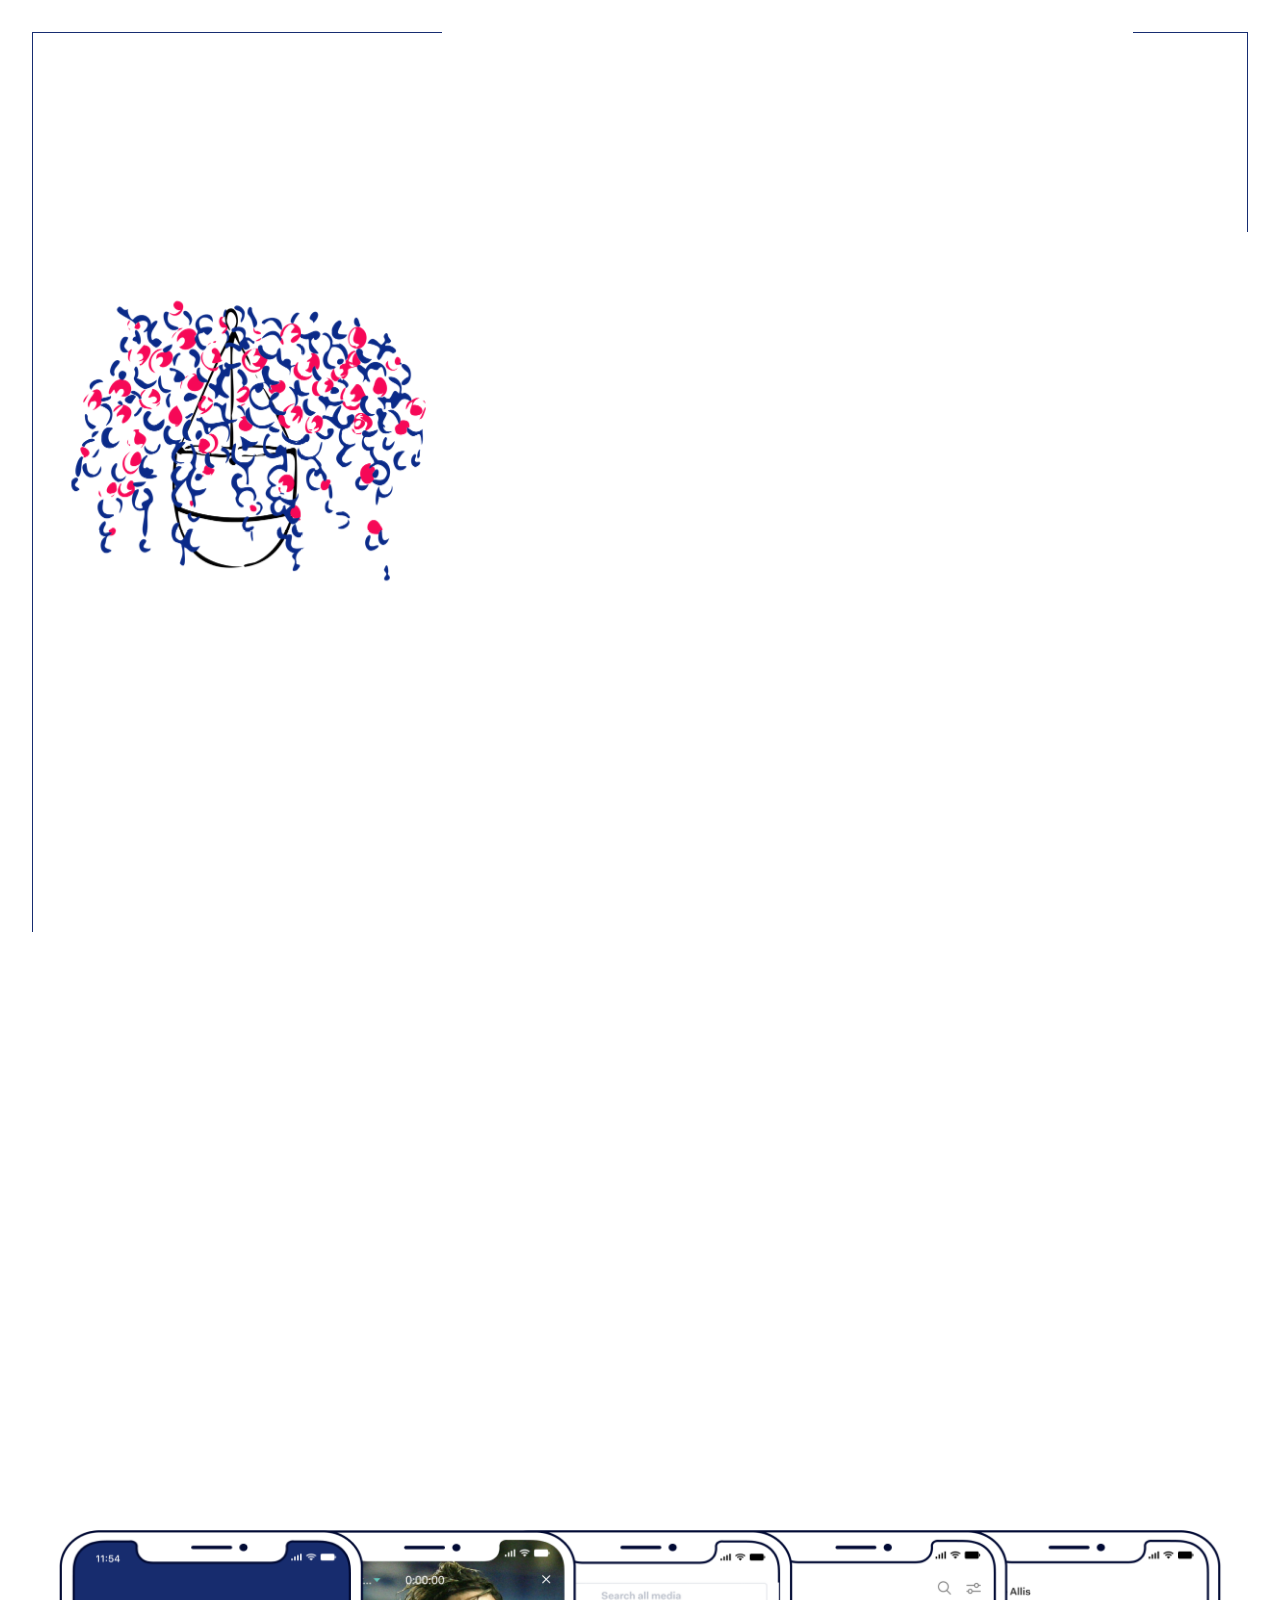
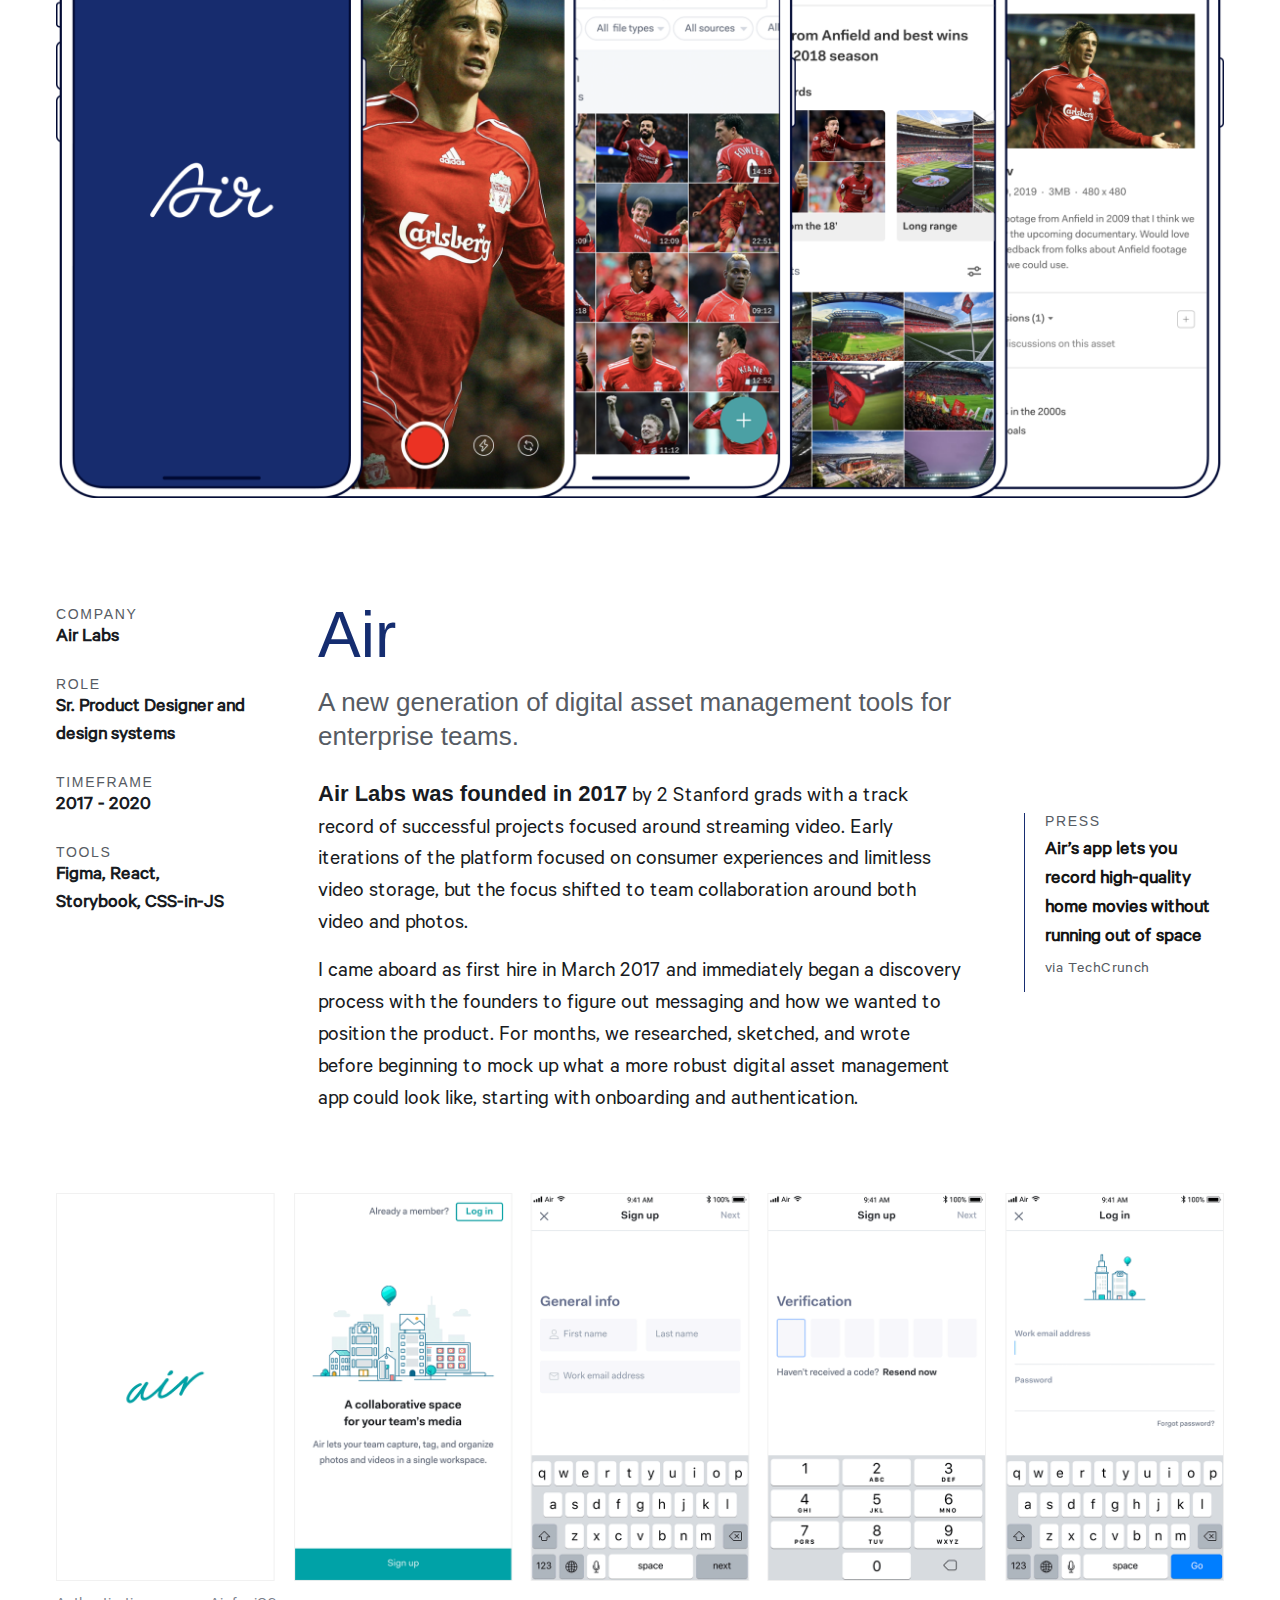
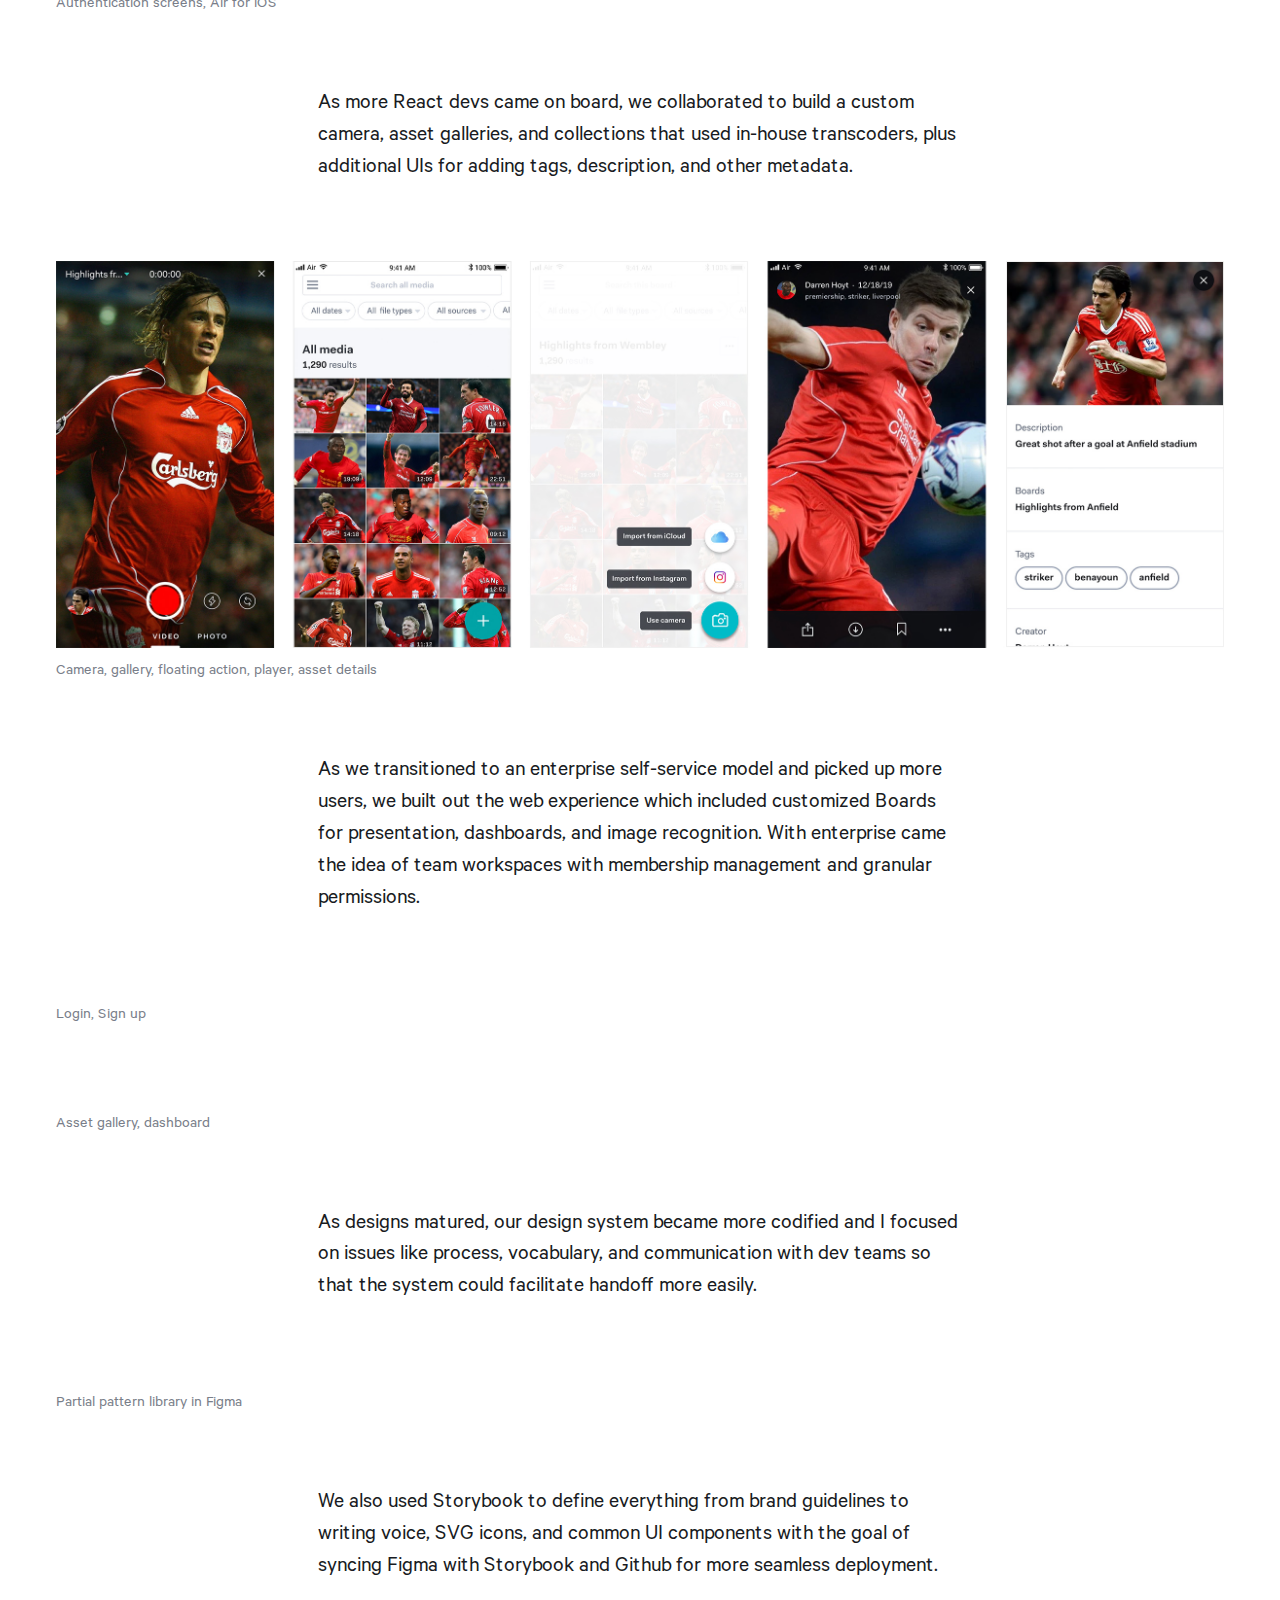
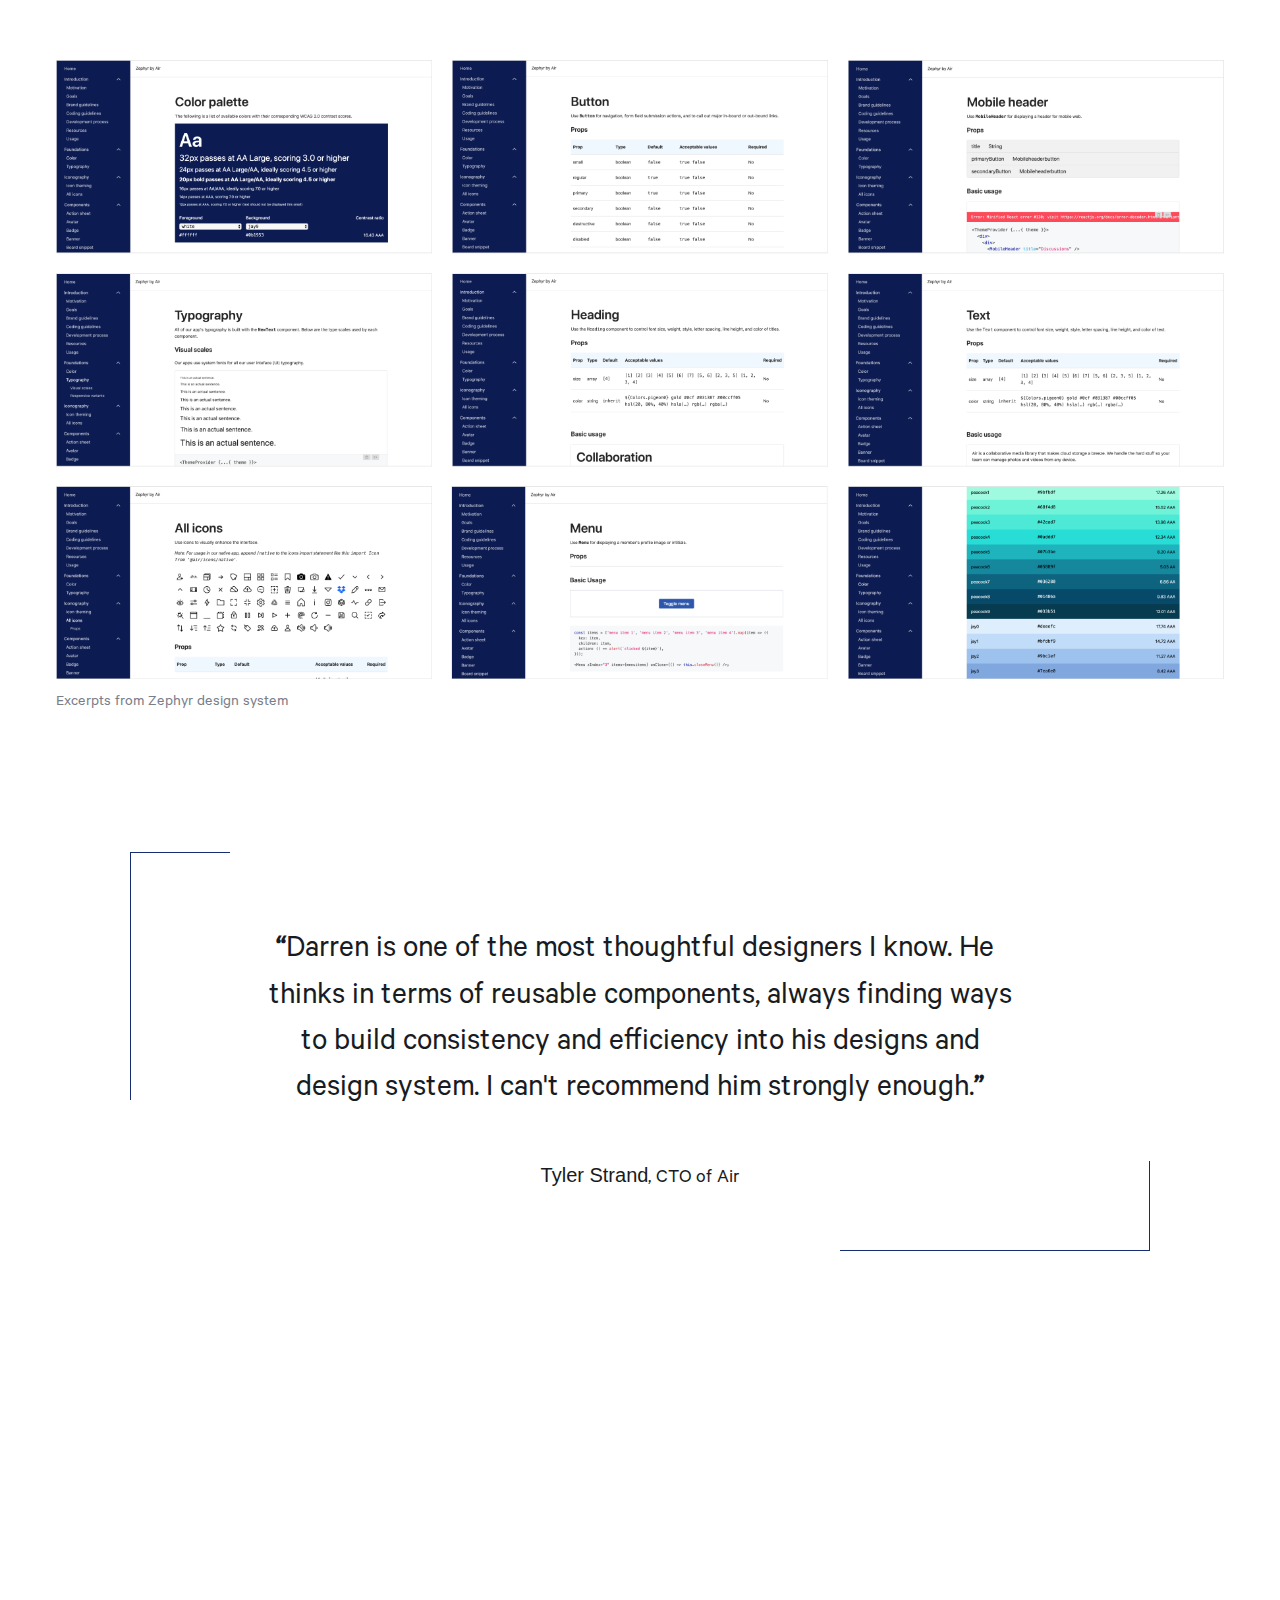
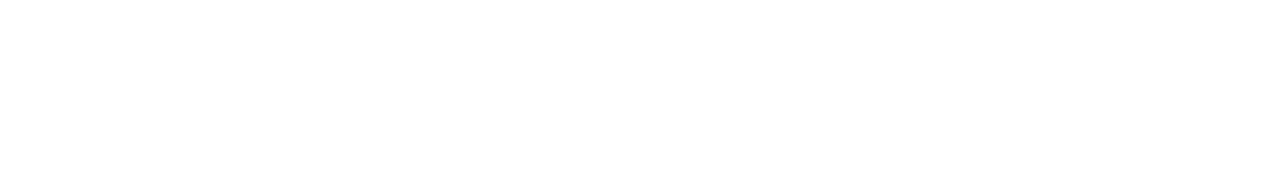
==== index.html @ cbbaae6a "New masthead" ====
<!doctype html>
<html lang="en-US">
<head>
<meta http-equiv="Content-Type" content="text/html; charset=UTF-8" />
<meta name="viewport" content="width=device-width, initial-scale=1.0">
<!-- Global site tag (gtag.js) - Google Analytics -->
<script async src="https://www.googletagmanager.com/gtag/js?id=UA-2880007-1"></script>
<script>
  window.dataLayer = window.dataLayer || [];
  function gtag(){dataLayer.push(arguments);}
  gtag('js', new Date());

  gtag('config', 'UA-2880007-1');
</script>

<title>Amelio | Consultancy for product design and design systems</title>
<link rel="shortcut icon" href="img/favicon.ico" />

<meta name='robots' content='index,follow' />

<link rel='stylesheet' id='style-css'  href='css/jquery-ui.css' type='text/css' media='all' />
<link rel='stylesheet' id='style-css'  href='css/global.css' type='text/css' media='all' />
<link rel='stylesheet' id='style-css'  href='css/masthead.css' type='text/css' media='all' />
<link rel='stylesheet' id='style-css'  href='css/portfolio.css' type='text/css' media='all' />
<link rel='stylesheet' id='style-css'  href='css/footer.css' type='text/css' media='all' />

</head>
<body>
<span class="frame-border frame-border-vert left"></span>
<span class="frame-border frame-border-horiz top"></span>
<span class="frame-border frame-border-horiz right-top"></span>
<span class="frame-border frame-border-vert right"></span>
<img src="img/mark.svg" class="mark" />
<!-- <img src="img/turn.svg" class="turn" /> -->
<section class="container" id="top">
	<section class="main clearfix">
		<nav>
			<ul>
				<li><a href="#services">Services</a></li>
				<li><a href="#work">Recent work</a></a></li>
				<li><a class="btn" target="_blank" href="mailto:cutout@gmail.com?subject=Contact submission for Amelio"><span>Contact</span></a></li>
			</ul>
		</nav>
		<header class="masthead" role="banner">
			<div class="row">
				<div class="intro clearfix" id="about">
					<div class="lead">
						<img src="img/Plant-3.png" class="mast-img" />
					</div>	
					<div class="text">
						<h1>Scale is everything</h1>
						<div class="clarify">
							<p><strong>Amelio</strong> is a New York-based consultancy with 10+ years experience specializing in product design and design systems. We work closely with developers to help shape and scale component libraries for maxiumum reusability, working with clients like Barnes &amp; Noble, Air, Zocdoc, and more.</p>
						</div>
					</div>
				</div><!--/intro-->
				<h2 class="sub" id="services"><strong>How we can help</strong><h2>
				<div class="quad clearfix">
					<div class="first block">
						<h3>Scoping and planning</h3>
						<p>We love working with busy design teams who often don't have bandwidth to plan a design system. We create and prioritize milestones to help reach your goals and prevent design debt.</p>
					</div>
					<div class="second block"><h3>Consulting</h3>
						<p>For over a decade we've embedded with successful companies to audit their process and design assets and either optimize their existing system or advise on building powerful systems from scratch.</p>
					</div>
					<div class="third block">
						<h3>Designing</h3>
						<p>Years of product design and front-end work give our consultants greater insight into the benefits of a design system, helping us easily embed with your team and solve difficult problems in parallel.</p>
					</div>
					<div class="fourth block">
						<h3>Testing and training</h3>
						<p>We prioritize regular check-ins, interviews, audits, and fun exercises with teams to keep them engaged as well as doing workshops on using the system with tools like Figma, Storybook, and Zeroheight.</p>
					</div>
				</div>
			</div><!--/row-->
		</header>
		
		<div class="row">
			<h2 class="sub featured" id="work"><strong>Recent work</strong></h2>
			<img src="img/phone-group.png" class="air-phones" />
		</div>
	<section class="portfolio">
		<div class="project first">
				<section class="row">
					<aside>
						<h4>Company</h4>
						<p>Air Labs</p>

						<h4>Role</h4>
						<p>Sr. Product Designer and design systems</p>

						<h4>Timeframe</h4>
						<p>2017 - 2020</p>

						<h4>Tools</h4>
						<p>Figma, React, Storybook, CSS-in-JS</p>
					</aside>

				<div class="story">
					<h2>Air</h2>
					<h3>A new generation of digital asset management tools for enterprise teams.</h3>
					<div class="press">
						<h4>Press</h4>
						<p><a href="https://techcrunch.com/2018/03/02/air-lets-you-record-high-quality-home-movies-without-running-out-of-space/" target="_blank">Air’s app lets you record high-quality home movies without running out of space</a></p>
						<div class="source">via TechCrunch</div>
					</div>
					<p class="flush"><strong>Air Labs was founded in 2017</strong> by 2 Stanford grads with a track record of successful projects focused around streaming video. Early iterations of the platform focused on consumer experiences and limitless video storage, but the focus shifted to team collaboration around both video and photos.</p>

					<p>I came aboard as first hire in March 2017 and immediately began a discovery process with the founders to figure out messaging and how we wanted to position the product. For months, we researched, sketched, and wrote before beginning to mock up what a more robust digital asset management app could look like, starting with onboarding and authentication.</p>
					<figure>
							<img src="img/screen-air.png" class="screen" alt="" />
							<figcaption>Authentication screens, Air for iOS</figcaption>
					</figure>

					<p class="flush">As more React devs came on board, we collaborated to build a custom camera, asset galleries, and collections that used in-house transcoders, plus additional UIs for adding tags, description, and other metadata.</p>

					<figure>
						<img src="img/screen-air-media.jpg" class="screen" alt="" />
						<figcaption>Camera, gallery, floating action, player, asset details</figcaption>
					</figure>

					<p class="flush">As we transitioned to an enterprise self-service model and picked up more users, we built out the web experience which included customized Boards for presentation, dashboards, and image recognition. With enterprise came the idea of team workspaces with membership management and granular permissions.</p>
					
					<figure>
						<img src="img/airweb-01.jpg" class="screen" alt="" />
						<figcaption>Login, Sign up</figcaption>
					</figure>

					<figure>
							<img src="img/airweb-02.jpg" class="screen" alt="" />
							<figcaption>Asset gallery, dashboard</figcaption>
					</figure>

					<p class="flush">As designs matured, our design system became more codified and I focused on issues like process, vocabulary, and communication with dev teams so that the system could facilitate handoff more easily.</p>
					
					<figure>
						<img src="img/air-system.gif" class="screen" alt="" />
						<figcaption>Partial pattern library in Figma</figcaption>
					</figure>

					<p class="flush">We also used Storybook to define everything from brand guidelines to writing voice, SVG icons, and common UI components with the goal of syncing Figma with Storybook and Github for more seamless deployment.</p>
					
					<figure>
						<img src="img/air-zephyr.png" class="screen" alt="" />
						<figcaption>Excerpts from Zephyr design system</figcaption>
					</figure>

				</div><!--/story -->
			</div><!--/end project-->
			
			<section class="results">
				<div class="row" style="position:relative">
					<span class="frame-border frame-border-vert left"></span>
					<span class="frame-border frame-border-horiz top"></span>
					<span class="frame-border frame-border-horiz right-top"></span>
					<span class="frame-border frame-border-vert right"></span>
					<div class="quote">
						<blockquote>
							<p class="flush"><b>&ldquo;</b>Darren is one of the most thoughtful designers I know. He thinks in terms of reusable components, always finding ways to build consistency and efficiency into his designs and design system. I can't recommend him strongly enough.<b>&rdquo;</b>
							</p>
						</blockquote>
					<cite><span class="name">Tyler Strand</span>, CTO of Air</cite>
				</div>
				</div>	
			</section><!--/results-->

			
		
	</section><!--/main-->
</section><!--/container-->

<footer role="contentinfo">
	<section class="row">
		<img class="mark-footer" src="img/mark-footer.svg" />
		<div class="col">
		<p>&#169;2019, Amelio studio</p>
		<p>Design + Code</p>
		</div>
		<div class="col center">
			<p><a class="request" href="mailto:cutout@gmail.com?subject=Request work samples" target="blank">Request more work samples &rarr;</a></p>
			<p>Brooklyn, NY</p>
		</div>
		<div class="col right">
			<p><a href="http://dribbble.com/darrenhoyt" target="_blank">Dribbble</a></p>
			<p><a href="https://www.linkedin.com/company/amelio-studio/" target="_blank">LinkedIn</a>
		</div>
		</section>
</footer>

<script type='text/javascript' src='https://ajax.googleapis.com/ajax/libs/jquery/1.7.2/jquery.min.js?ver=1.7.2'></script>
<script src="https://ameliostudio.com/js/jquery-ui.js"></script>
<script src="js/functions.js"></script>
<script src="https://ameliostudio.com/js/classie.js"></script>
<script>
function init() {
  window.addEventListener('scroll', function(e) {
    var distanceY = window.pageYOffset || document.documentElement.scrollTop,
      shrinkOn = 730,
      nav = document.querySelector('nav');
    if (distanceY > shrinkOn) {
      classie.add(nav, 'with-bg');
    } else {
      if (classie.has(nav, 'with-bg')) {
        classie.remove(nav, 'with-bg');
      }
    }
  });
}
window.onload = init();
</script>
<script src="https://ameliostudio.com/js/modernizr.custom.js"></script>
</body>
</html>
---- css/global.css ----
a,
body,
code,
div,
h1,
h2,
h3,
h4,
h5,
h6,
html,
img,
li,
p,
s,
span,
strong,
ul,
var {
  margin: 0;
  padding: 0;
}

::selection {
  background: #c0e0ff;
}

::-moz-selection {
  background: #c0e0ff;
}

*,
:after,
:before {
  -moz-box-sizing: border-box;
  -webkit-box-sizing: border-box;
  box-sizing: border-box;
}

strong {
  font-family: Calibre-Bold, 'Helvetica Neue', Arial, sans-serif;
}

aside,
figcaption,
figure,
figure img,
footer,
header,
nav,
section,
video {
  display: block;
}

body {
  min-width: 740px;
  -ms-text-size-adjust: 100%;
  -webkit-text-size-adjust: 100%;
  background: #fff
}

@media screen and (max-width: 740px) {
    body {
      min-width: 0;
      max-width: 740px;
    }
  }
  
  body {
    font-family: Calibre-Regular, 'Helvetica Neue', Arial, sans-serif;
  }

  a, a:visited {
    color: inherit;
    text-decoration: none;
  }
  
  :focus,
  a:hover,
  img:hover,
  li:hover {
    -webkit-transition: all 0.2s linear;
    -moz-transition: all 0.2s linear;
    transition: all 0.2s linear;
  }
  
  p {
    margin: 16px 0;
    line-height: 1.45;
  }

  @media screen and (max-width: 860px) {
    p {
      margin: 15px 0;
      text-indent: 0;
    }
  }
  
  img {
    max-width: 100% !important;
  }
  
  img {
    height: auto;
  }
  
  h1,
  h2,
  h3,
  h4,
  h5 {
    -webkit-font-smoothing: antialiased;
    text-rendering: optimizeLegibility;
    -moz-osx-font-smoothing: grayscale;
    font-weight: 400;
  }
  
  @font-face {
    font-family: Calibre-Regular;
    src: url(../fonts/Calibre-Regular.eot);
    src: url(../fonts/Calibre-Regular.eot) format('embedded-opentype'),
      url(../fonts/Calibre-Regular.ttf) format('truetype'),
      url(../fonts/Calibre-Regular.svg#Calibre-Regular) format('svg');
  }
  
  @font-face {
    font-family: Calibre-Medium;
    src: url(../fonts/Calibre-Medium.eot);
    src: url(../fonts/Calibre-Medium.eot) format('embedded-opentype'),
      url(../fonts/Calibre-Medium.ttf) format('truetype'),
      url(../fonts/Calibre-Medium.svg#Calibre-Medium) format('svg');
  }
  
  @font-face {
    font-family: Calibre-Bold;
    src: url(../fonts/Calibre-Bold.eot);
    src: url(../fonts/Calibre-Bold.eot) format('embedded-opentype'),
      url(../fonts/Calibre-Bold.ttf) format('truetype'),
      url(../fonts/Calibre-Bold.svg#Calibre-Bold) format('svg');
  }

  .container {
    margin-bottom: 350px;
    position: relative;
    z-index: 2;
    width: 100%;
  }
  
  .clearfix::after {
    content: "";
    clear: both;
    display: table;
  }
  
  .row {
    max-width: 1280px;
    clear: both;
    margin: 0 auto;
    padding:0 56px;
  }
  
  @media screen and (max-width: 1100px) {
    .row {
      max-width: 100%;
      width: 100%;
    }
  }
  
  @media screen and (max-width: 500px) {
    .row {
      padding-left: 40px;
      padding-right:40px;
    }
  }
---- css/masthead.css ----
@keyframes fadeIn {
    from {
      opacity: 0;
    }
    to {
      opacity: 1;
    }
  }
  
  @-webkit-keyframes fadeIn {
    from {
      opacity: 0;
      -webkit-opacity: 0;
    }
    to {
      opacity: 1;
      -webkit-opacity: 1;
    }
  }
  
  @keyframes fill {
    from {
      background-position: 0 -100%;
      visibility: hidden;
    }
    to {
      background-position: 0 0;
      visibility: visible;
    }
  }
  
  @-webkit-keyframes fill {
    from {
      background-position: 0 -100%;
      visibility: hidden;
    }
    to {
      background-position: 0 0;
      visibility: visible;
    }
  }
  
  @keyframes slideUp {
    0% {
      transform: translateY(20px);
    }
    100% {
      transform: translateY(0);
    }
  }
  
  @-webkit-keyframes slideUp {
    0% {
      -webkit-transform: translateY(20px);
    }
    100% {
      -webkit-transform: translateY(0);
    }
  }
  
  .frame-border {
    position: absolute;
  }
  
  .frame-border-vert {
    width: 1px;
    top: 32px;
    height: 100%;
  }
  
  .frame-border-vert.left {
    left: 32px;
  }
  
  .frame-border-horiz.top {
    width: 32%;
    top: 32px;
  }
  
  .frame-border-horiz {
    height: 1px;
    left: 32px;
    right: 32px;
  }
  
  .frame-border-horiz.right-top {
    width: 9%;
    top: 32px;
    right: 32px;
    left: initial;
  }
  
  .frame-border-vert.right {
    height: 200px;
    right: 32px;
  }
  
  @media screen and (max-width: 800px) {
    .frame-border-vert {
      top: 10px;
    }
    .frame-border-vert.left {
      left: 10px;
    }
    .frame-border-horiz {
      left: 10px;
      right: 10px;
    }
    .frame-border-horiz.right-top {
      top: 10px;
      right: 10px;
    }
    .frame-border-vert.right {
      right: 10px;
    }
    .frame-border-horiz.top {
      top: 10px;
    }
  }

  .intro a,
.intro a:visited,
body {
  color: #181b22;
}

a.btn {
    padding: .75em 1.75em;
    line-height: 1;
    position: relative;
    display: inline-block;
    cursor: pointer;
    min-width: max-content;
    color:#fff;
  }

  @media screen and (max-width: 800px) {
    a.btn {
      padding:0;
      color:inherit;
      display: inline;
    }
  }
  
  a.btn::after,
  a.btn::before {
    box-shadow: 0 0 0 1px #152D70;
    z-index: 0;
    content: '';
    width: 100%;
    height: 100%;
    position: absolute;
    top: 0;
    left: 0;
    right: 0;
    bottom: 0;
    z-index: 0;
    transition: transform 210ms ease-out;
  }
  
  a.btn:after {
    background: #152D70;
    z-index: 1;
    transform: translate(0.5em, -0.5em);
  }

  @media screen and (max-width: 800px) {
    a.btn::after,
    a.btn::before {
      box-shadow:none;
      background:none;
      display: none;
    }
    a.btn:hover:after {
      background:none;
    }
  }
  
  a.btn:hover:after {
    background:#203e91
  }

  a.btn span {
    display: inherit;
    position: relative;
    cursor: pointer;
    z-index: 2;
    transform: translate(0.5em, -0.5em);
    transition: transform 150ms ease-out;
  }

a.btn:hover span,
a.btn:hover:after {
  transform: translate(0.25em, -0.25em);
  transition: transform 0.1s ease-out;
}

a.btn:active span,
a.btn:active:after {
  transform: translate(0, 0);
  transition: transform 0.1s ease-out;
}

header {
    padding: 1px 0 40px;
  }


.mark {
    height: 64px;
    margin-left: 91px;
    position: absolute;
    top: 91px;
  }
  
  @media screen and (max-width: 800px) {
    .mark {
      margin:0 auto;
      position:relative;
      display: block;
      top:72px;
    }
  }
  
  .quad {
    margin-top:24px;
  }
  
  .quad h3 {
    font-size: 28px;
    font-family: 'Calibre-Bold',sans-serif;
  }
  
  .quad .block {
    width:48%;
    border-top:1px solid #172d71;
    padding:56px 0 40px;
    height: 240px;
  }
  
  .quad p {
    font-size:20px;
    margin-top:8px;
  }
  
  .quad .first, .quad .third {
    float:left;
  }
  
  .quad .second, .quad .fourth {
    float:right;
  }
  
  .quad .third, .quad .fourth {
    border-bottom:1px solid #172d71;
  }
  
  @media screen and (max-width: 1100px) {
    .quad .block {
      float:none;
      width:100%;
      height:auto;
    }
  }

  .mark,
  nav, .mark-2, .turn, .sub, .quad {
    -webkit-transition: all 0.65s;
    -moz-transition: all 0.65s;
    -ms-transition: all 0.65s;
    -o-transition: all 0.65s;
    transition: all 0.65s;
    opacity: 0;
    -moz-opacity: 0;
    animation: fadeIn ease-in 1s forwards;
    -webkit-animation: fadeIn ease-in 1s forwards;
    animation-delay: 1.5s;
    -webkit-animation-delay: 1.5s;
  }
  
  @media screen and (max-width: 600px) {
    header {
      padding: 30px 0;
    }
  }
  
.intro {
    margin: 180px 0 150px;
    position: relative;
    z-index: 100;
  }

  @media screen and (max-width: 800px) {
    .intro {
      margin: 50px 0;
    }
  }
  
  .intro a,
  .intro a:visited {
    box-shadow: inset 0 -0.165em #fff, inset 0 -0.4em #72e1ff;
  }
  
  .intro a:active,
  .intro a:hover {
    box-shadow: inset 0 -0.165em #fff, inset 0 -0.4em #3ec2e6;
  }
  
  .clarify {
    font-size: 20px;
    color: #111;
    font-size: 24px;
    text-indent:0;
    margin:20px 0 0 0;
  }
  
  @media screen and (max-width: 860px) {
    .clarify {
      width: 70%;
      margin-left: auto;
      margin-right: auto;
    }
  }
  
  @media screen and (max-width: 500px) {
    .clarify {
      width: auto;
      margin-left: 32px;
      margin-right: 32px;
      margin-top: 32px;
    }
  }
  
  @media screen and (max-width: 860px) {
    .clarify {
      width: 100%;
      margin-left: auto;
      margin-right: auto;
      font-size:20px
    }
  }
  
  @media screen and (max-width: 500px) {
    .clarify {
      width: auto;
    }
  }
  
  .turn {
    position: absolute;
    left: 151px;
    top: 81px;
  }
  
 @media screen and (max-width: 1024px) {
   .turn {
     display:none;
   }
  }
 

 h1 {
    font-size: 90px;
    font-family: Calibre-Bold, HelveticaNeue, sans-serif;
    line-height: 100%;
    color: #152D70;
  }
  
  .clarify,h1{
    opacity: 0;
    -moz-opacity: 0;
    animation: fadeIn ease-in 1.2s forwards;
    -webkit-animation: fadeIn ease-in 1.2s forwards;
    animation-delay: 0.5s;
    -webkit-animation-delay: 0.5s;
  }
  
  @media screen and (max-width: 1280px) {
    h1 {
      font-size: 72px;
    }
  }
  
  @media screen and (max-width: 1024px) {
    h1 {
      font-size: 64px;
    }
  }
  
  @media screen and (max-width: 600px) {
    h1 {
      font-size: 48px;
      line-height: 1.1;
      width: auto;
    }
  }
  
nav {
    margin: 104px 91px 10px 0;
    z-index: 999;
    top: 0;
  }
  
  @media screen and (max-width: 800px) {
    nav {
      margin: 74px 0 10px 0;
    }
  }
  
  nav ul {
    float: right;
  }

  @media screen and (max-width: 800px) {
    nav ul {
      float: none;
      text-align: center;
      margin-top:120px;
    }
  }
  nav li {
    display: inline;
    margin-left: 25px;
    font-size: 18px;
    -webkit-font-smoothing: auto;
  }

  @media screen and (max-width: 500px) {
    nav li:first-child {
      margin-left:0;
    }
  }
  
  nav a,
  nav a:visited {
    cursor: pointer;
    border-bottom:1px solid transparent
  }
  
  nav a:hover, nav a:active {
    border-bottom:1px solid #172d71;
  }

  .text {
    float:right;width:62%;padding-top:55px
  }


  .mast-img {
    width:100%;
  }

  @media screen and (max-width: 900px) { 
    .mast-img {
      width:300px;
    }
  }

  .lead {
    float:left;width:33%
  }

  @media screen and (max-width: 900px) {
    .text, .lead {
      float:none;
      width:100%
    }
  }
---- css/portfolio.css ----
.air-phones {
  display: block;
  margin: 0 auto;
}

.portfolio {
  padding: 100px 0;
}

#work {
  outline:none;
}

@media screen and (max-width: 860px) {
  .portfolio {
    padding-top: 70px;
  }
}

@media screen and (max-width: 500px) {
  .portfolio {
    margin-top: -90px;
  }
}

.portfolio a,
.portfolio a:visited {
  border-bottom: 2px solid #fe317a;
}

.portfolio a:active,
.portfolio a:hover,
.portfolio a:visited:active,
.portfolio a:visited:hover {
  color: #fe317a;
}

.portfolio .project-icon {
  display: block;
  margin: 0 auto;
  height: auto;
}

@media screen and (max-width: 860px) {
  .portfolio .project-icon.air-icon {
    height: auto;
  }
}

.portfolio .project-icon {
  height: 280px;
  margin-top: 60px;
  margin-bottom: 80px;
}

.portfolio .project-icon.icon-air {
  margin-top: 100px;
}

.portfolio .project.first {
  padding:0;
  overflow: hidden;
}

@media screen and (max-width: 740px) {
  .portfolio .row {
    max-width: auto;
  }
}

.portfolio h4 {
  font: 14px Calibre-Bold, 'Helvetica Neue', Arial, sans-serif;
  text-transform: uppercase;
  -webkit-font-smoothing: auto;
  letter-spacing: 0.12em;
  text-rendering: optimizeLegibility;
  margin-bottom: 2px;
}

.portfolio h4,.portfolio .story .press .source, .portfolio .story h3, .quad p {
  color: #565b63
}

.portfolio aside {
  float:left;
  width: 190px;
  margin-top:8px;
}

@media screen and (max-width: 1157px) {
  .portfolio aside {
    margin-left: 0;
  }
}

@media screen and (max-width: 900px) {
  .portfolio aside {
    position: static;
    margin-bottom: 32px;
    margin-top: 0px;
    float:none;
  }
}

@media screen and (max-width: 500px) {
  .portfolio aside {
    margin-top: 30px;
  }
}

.portfolio aside p {
  margin: 2px 0 24px;
  font-weight: 600;
  line-height: 1.4em;
  text-indent: 0;
  font-size: 20px;
}

.portfolio .story h2,
.portfolio .story h3,
.portfolio .story h4,
.portfolio .story p,
.want {
  margin-left: 262px;
  margin-right: 262px;
}

@media screen and (max-width: 1157px) {
  .portfolio .story h2,
  .portfolio .story h3,
  .portfolio .story h4,
  .portfolio .story p {
    margin-right: 0;
    margin-left: 240px;
  }
}

@media screen and (max-width: 900px) {
  .portfolio .story h2,
  .portfolio .story h3,
  .portfolio .story h4,
  .portfolio .story p {
    margin-left: 0;
  }
}

.portfolio .story .press {
  float: right;
  width: 200px;
  margin: 35px 0 25px 25px;
  border-left: 1px solid #172d71;
  padding-left: 20px;
}

@media screen and (max-width: 900px) {
  .portfolio .story .press {
    margin: 0;
  }
}

@media screen and (max-width: 900px) {
  .portfolio .story .press {
    float: none;
    margin: 35px 0;
    width:100%;
    width:auto;
    padding:0;
    border:none;
  }
}

@media screen and (max-width: 860px) {
  .portfolio .story .press {
    margin-left:0;
  }
}

.portfolio .story .press h4,
.portfolio .story .press p {
  text-indent: 0;
  margin: 0;
}

.portfolio .story .press p {
  margin: 8px 0;
  font-weight: 600;
}

.portfolio .story .press .source {
  font-size: 16px;
  margin-bottom: 12px;
  letter-spacing: 0.025em;
}

.portfolio .story .press a,
.portfolio .story .press a:visited {
  border: none;
  color: #151515;
}

.portfolio .story .press a:active,
.portfolio .story .press a:hover,
.portfolio .story .press a:visited:active,
.portfolio .story .press a:visited:hover {
  color: #4072a3;
}

.portfolio .story p {
  font-size: 22px;
}

@media screen and (max-width: 600px) {
  .portfolio .story p {
    font-size: 18px;
  }
}

.portfolio .story .press p {
  font-size: 20px;
}

.portfolio h2 {
  font: 4rem Calibre-Bold, 'Helvetica Neue', Arial, sans-serif;
  margin-bottom: 16px;
  color:#152D70;
}

@media screen and (max-width: 800px) {
  .portfolio h2 {
    font-size: 40px;
    margin-top: 0;
  }
}

.portfolio .story h3 {
  font-size: 26px;
  margin-top: -2px;
  margin-bottom: 44px;
  line-height: 1.3em;
  margin-bottom: 24px;
  
}

.portfolio .story h3, .results h3, footer a {
font-family: 'Calibre-Semibold', 'Helvetica Neue', Arial, sans-serif;
}

.sub {
  margin-top:40px; 
  color: #152D70;
  font-size:40px;
  outline:none;
}

@media screen and (max-width: 900px) {
  .sub {
  margin-top:0;
  }
}

.sub.featured {
  margin: 100px 0 24px;
}

@media screen and (max-width: 900px) {
  .sub.featured {
  margin-top:80px
  }
}

.portfolio .story figure {
  display: block;
  max-width: 1300px;
  margin: 75px auto;
  text-align: center;
}

@media screen and (max-width: 1157px) {
  .portfolio .story figure {
    width: auto;
    margin: 30px 0;
  }
}

@media screen and (max-width: 1157px) {
  .portfolio .story figure video {
    display: none;
  }
}

.portfolio .story figure .screen {
  display: block;
  margin: 0 auto;
}

@media screen and (max-width: 1157px) {
  .portfolio .story figure .screen {
    position: static !important;
    display: block !important;
    margin: 0 auto !important;
  }
}

.portfolio .story figure figcaption {
  color: #797e89;
  font-size: 16px;
  margin-top: 15px;
  text-align: left;
}

@media screen and (max-width: 1157px) {
  .portfolio .story figure figcaption {
    text-align: center;
  }
}

cite {
  font-style: normal;
}

.quote {
  text-align: center;
  padding: 60px 80px;
}

@media screen and (max-width: 700px) {
  .quote {
    padding: 0;
    text-align: left;
  }
}

.results .frame-border.frame-border-vert.left, .results .frame-border.frame-border-horiz.top, 
.results .frame-border.frame-border-horiz.right-top,.results .frame-border.frame-border-vert.right, 
.frame-border {
  background: #172d71
}

.results .frame-border.frame-border-vert.left {
  left: 0;
  height: 248px;
  top: 0;
  width: 1px;
  z-index: 1;
}

.results .frame-border.frame-border-horiz.top {
  left: 0;
  height: 1px;
  top: auto;
  width: 100px;
  z-index: 1;
}

.results .frame-border.frame-border-horiz.right-top {
  right: 0;
  bottom: 0;
  height: 90px;
  width: 1px;
  z-index: 1;
  top: auto;
}

.results .frame-border.frame-border-vert.right {
  right: 0;
  bottom: 0;
  height: 1px;
  width: 310px;
  z-index: 1;
  top: auto;
}

.portfolio .story figure .ipad {
  max-width: 800px;
  margin: 0 auto;
}

.portfolio .story figure .iphone {
  position: relative;
  z-index: 1;
  margin: -889px 0 0 120px;
}

@media screen and (max-width: 800px) {
  .results .frame-border.frame-border-vert.left,
  .results .frame-border.frame-border-horiz.top,
  .results .frame-border.frame-border-horiz.right-top,
  .results .frame-border.frame-border-vert.right {
    display: none;
  }
}

.results {
  padding: 5% 0 7%;
}

.results .row {
  max-width: 1020px;
}

cite .name {
  font-family: 'Calibre-Bold', 'Helvetica Neue', Arial, sans-serif;
}

.results blockquote {
  font-size: 32px;
  padding: 0;
  margin: 0;
}

@media screen and (max-width: 800px) {
  .results blockquote {
    font-size:24px;
  }
}

blockquote p.flush {
  text-indent: -11px;
}

.results cite {
  margin-top: 50px;
  display: block;
  font-style: normal;
  font-size: 20px;
}

.results h3 {
  font-size: 3.2rem;
  text-align: center;
}
---- css/footer.css ----
footer {
    color: rgba(255, 255, 255, 0.7);
    padding: 100px 15px 52px;
    overflow: hidden;
    text-align: center;
    height: 380px;
    position: fixed;
    width: 100%;
    z-index: 1;
    bottom: 0;
    display: none;
    background:#152D70;
  }
  
  @media screen and (max-width: 400px) {
    footer {
      padding-top: 50px;
    }
  }
  
  footer .mark-footer {
    display: block;
    margin: 0 auto 50px;
    height: 54px;
  }
  
  @media screen and (max-width: 600px) {
    footer .mark-footer {
      display: none;
    }
  }
  
  footer .col {
    width: 33%;
    position: relative;
    float: left;
    text-align: left;
  }
  
  footer .col.center {
    text-align: center;
  }
  
  footer .col.right {
    text-align: right;
  }
  
  @media screen and (max-width: 600px) {
    footer .col {
      float: none;
      width: 100%;
      position: static;
      text-align: center !important;
      margin-bottom: 30px;
    }
  }
  
  footer p {
    margin: 10px 0 -8px;
    text-indent: 0;
    font-size: 18px;
  }
  
  footer a,
  footer a:visited {
    color: #fff;
    border-bottom: 1px solid transparent;
    opacity: 1 !important;
  }
  
  footer a:active,
  footer a:hover {
    border-color: #a3abb6;
  }
  .request {
    font-size:1.4rem;
  }

  footer a:active,
footer a:hover {
  border-color: #00acd9;
}
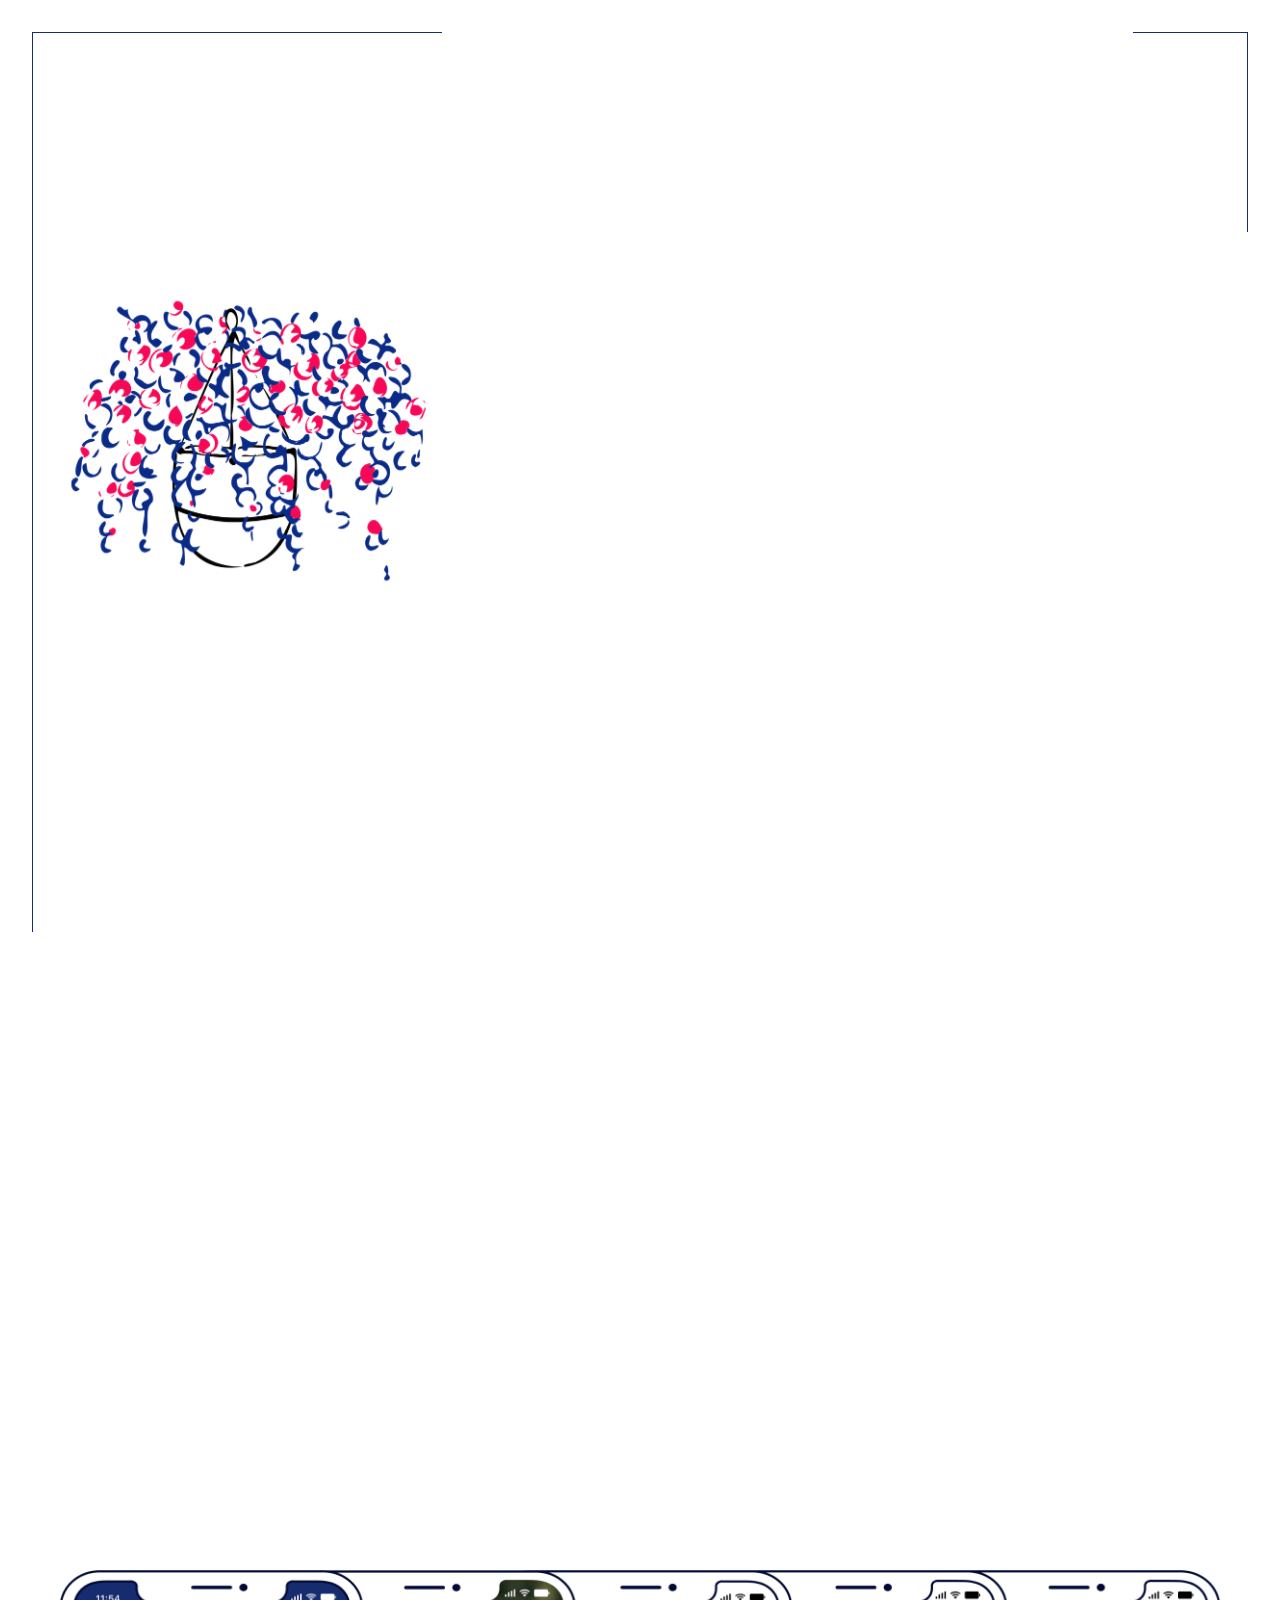
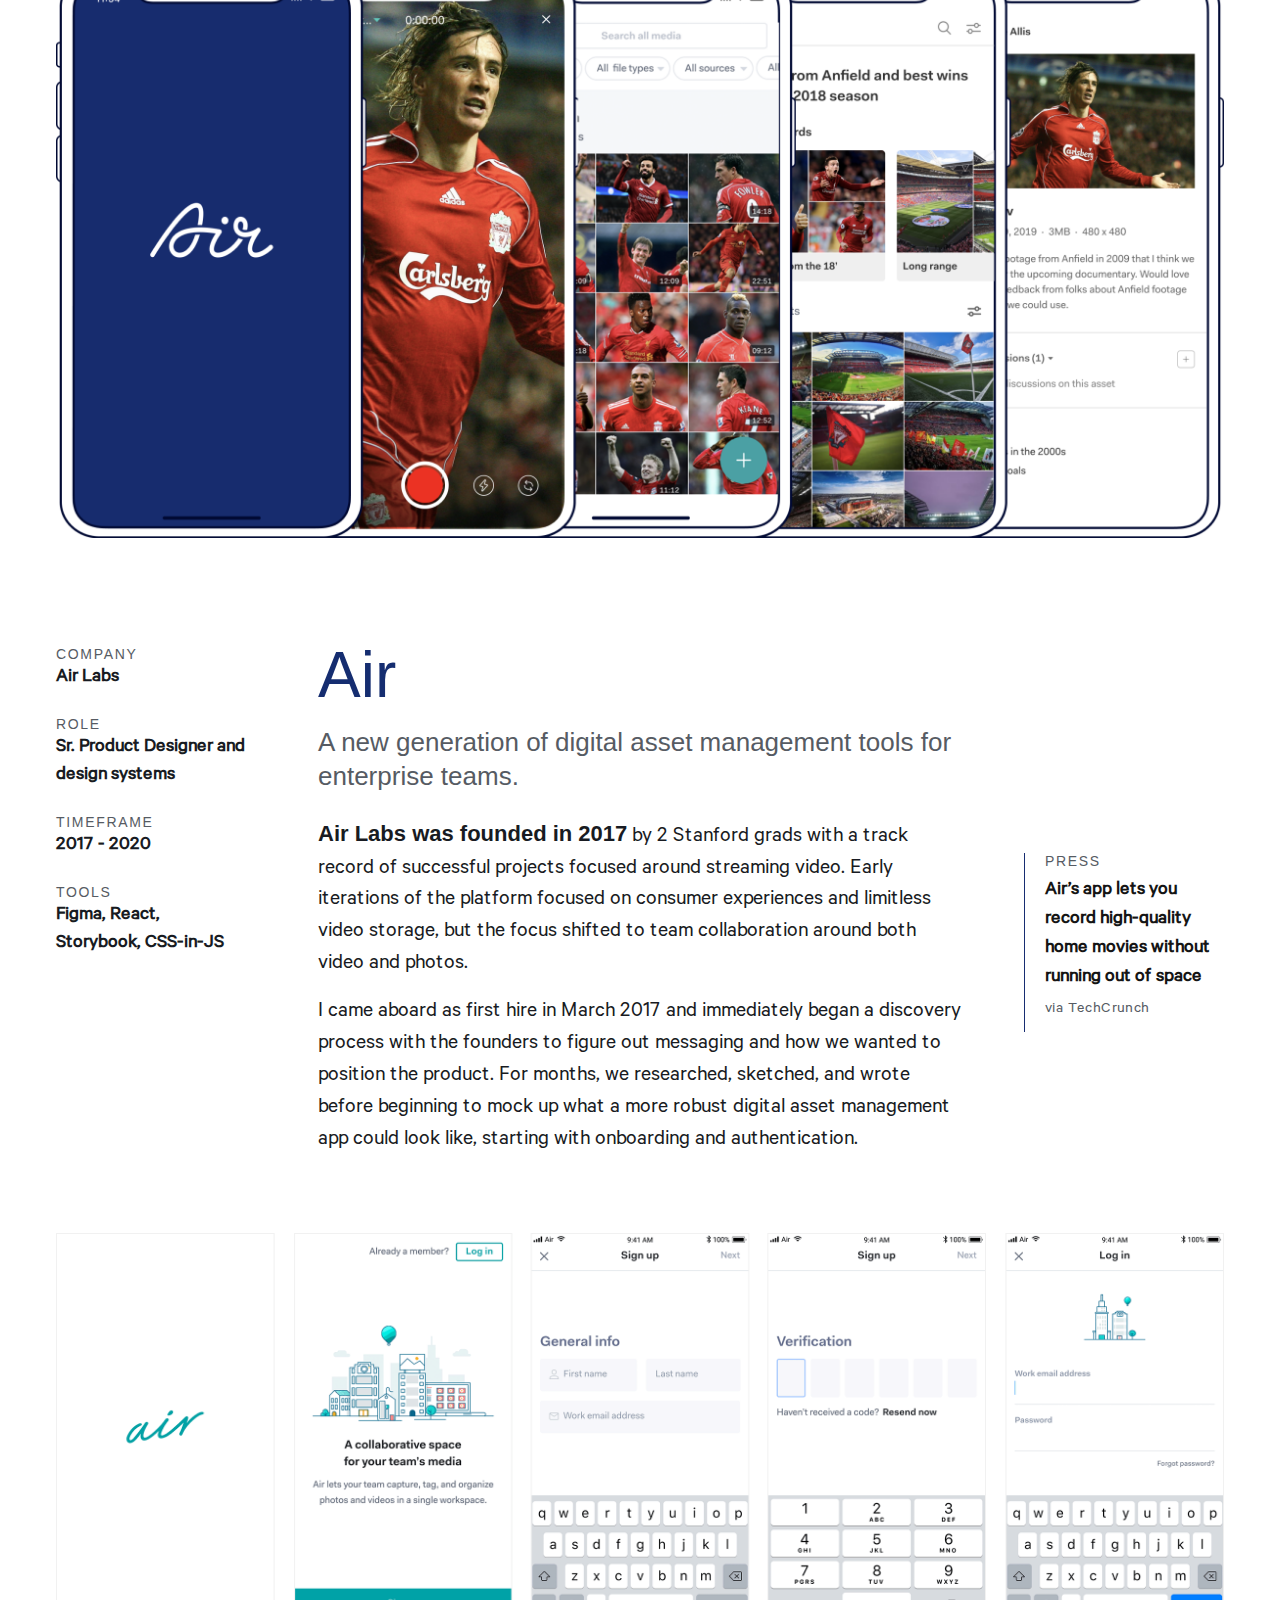
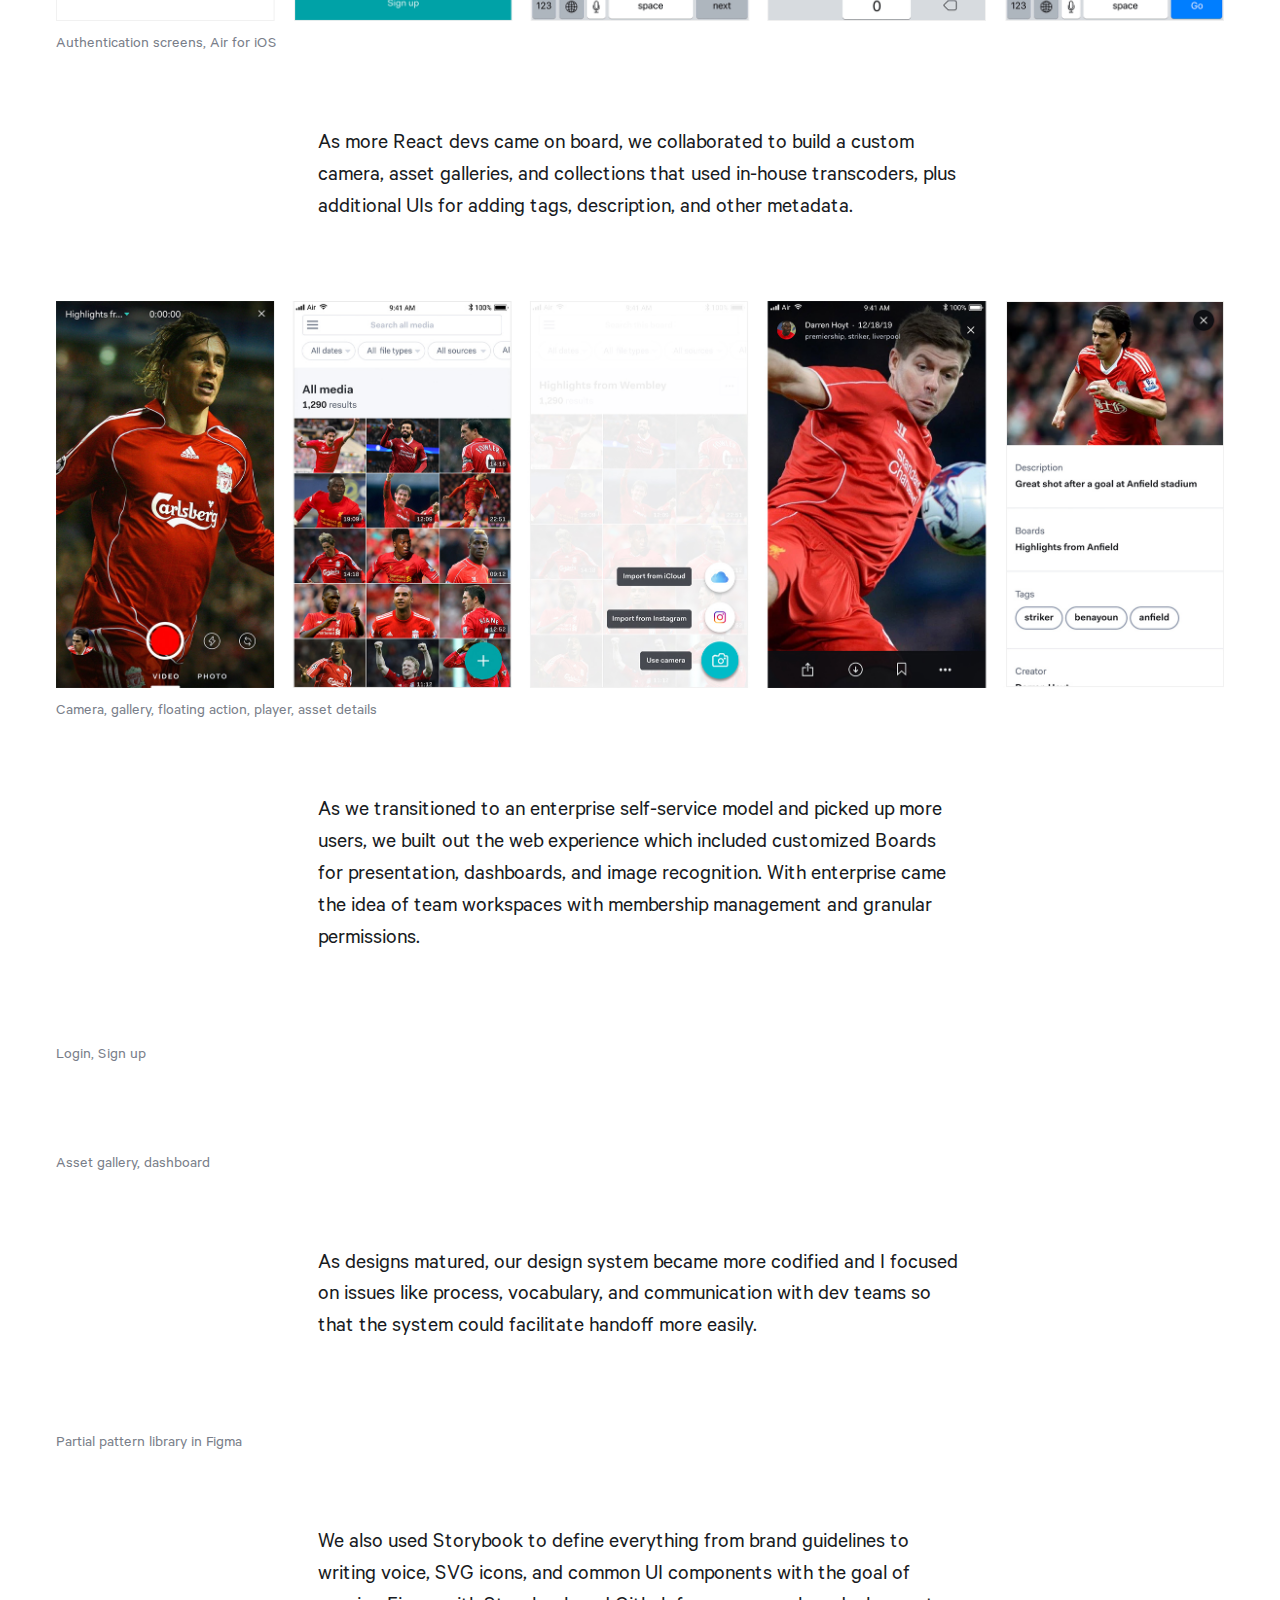
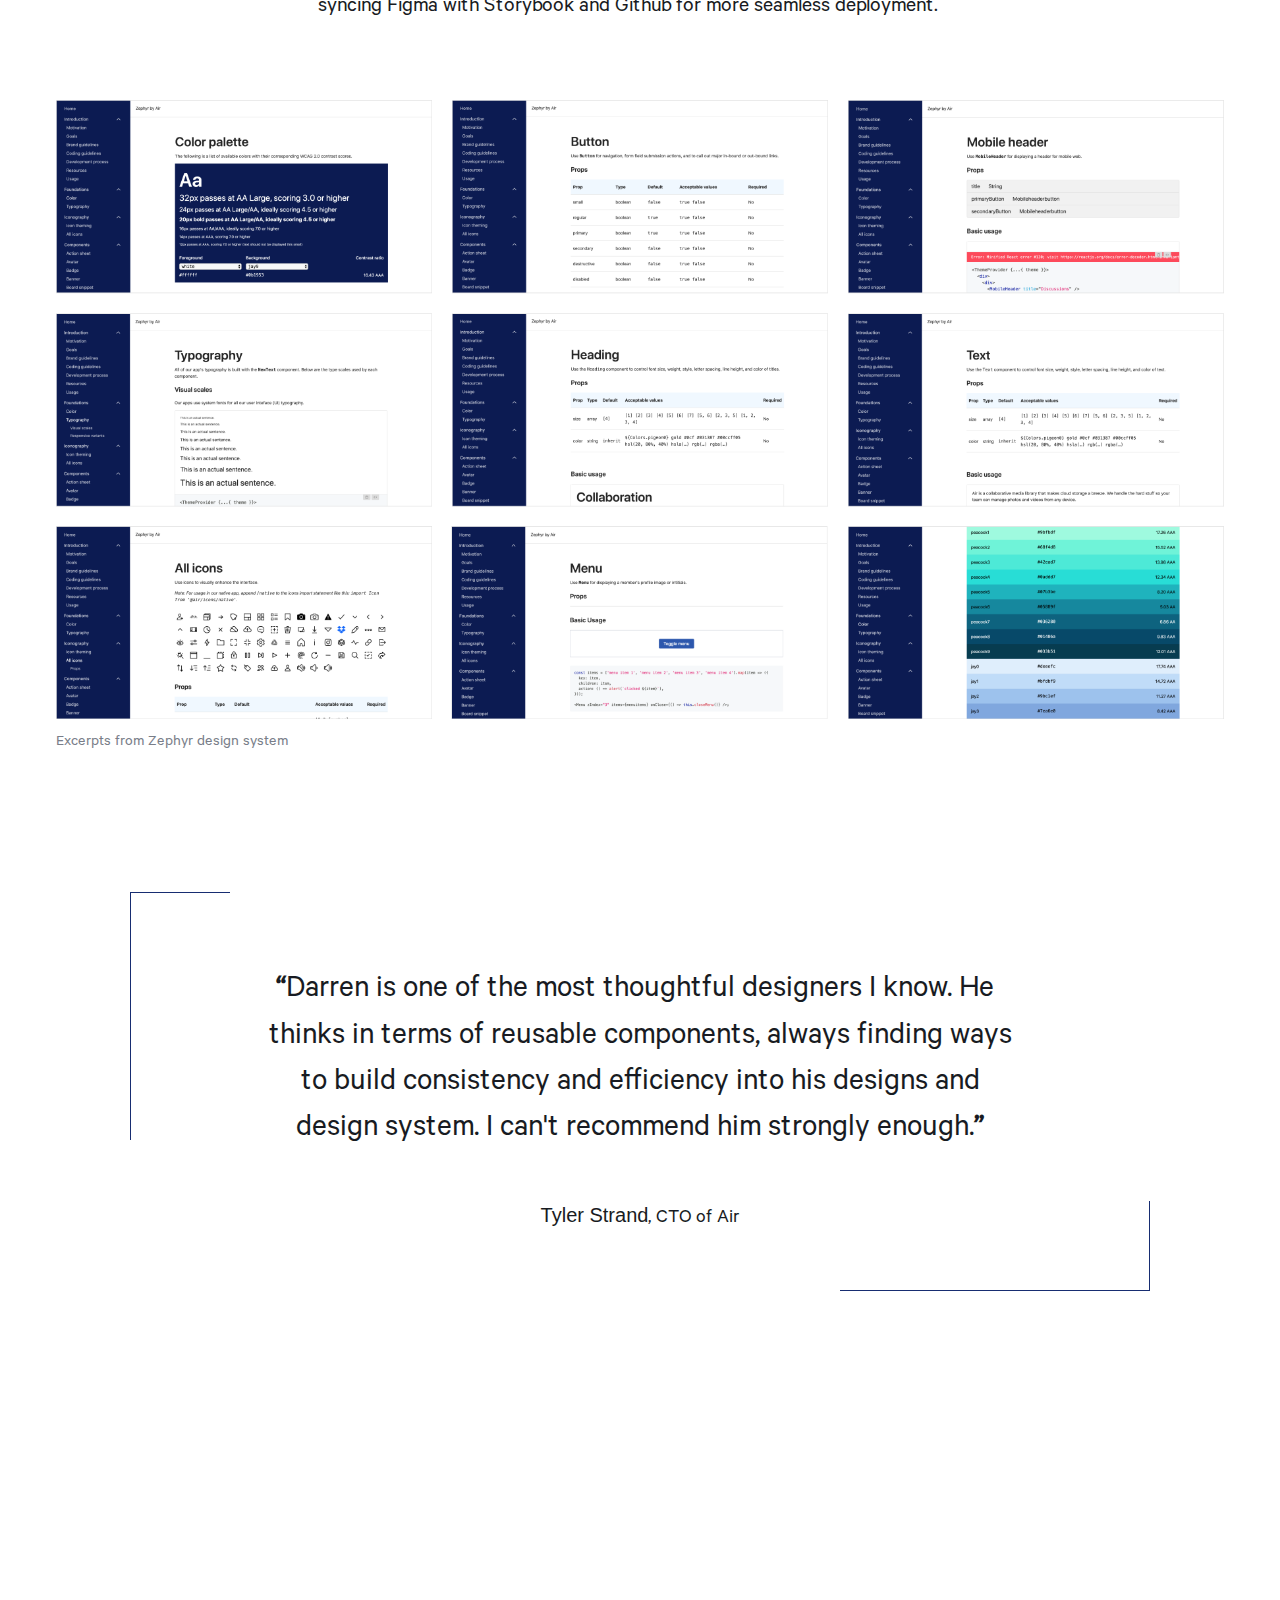
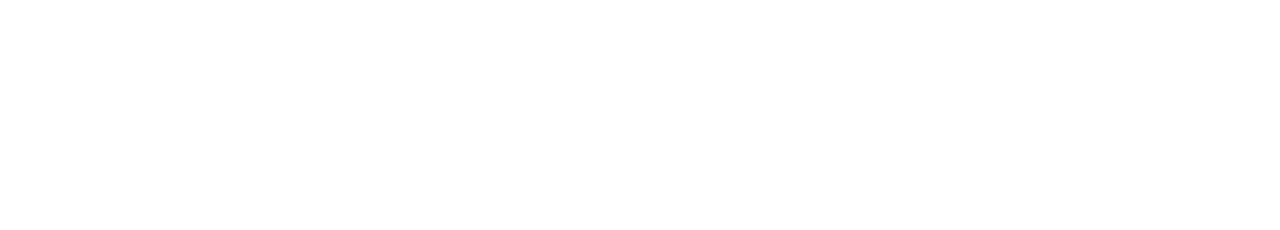
==== commit 077d6352: "new quad" ====
--- a/index.html
+++ b/index.html
@@ -48,26 +48,34 @@
 						<img src="img/Plant-3.png" class="mast-img" />
 					</div>	
 					<div class="text">
-						<h1>Scale is everything</h1>
+						<h1>Systems built for scale</h1>
 						<div class="clarify">
 							<p><strong>Amelio</strong> is a New York-based consultancy with 10+ years experience specializing in product design and design systems. We work closely with developers to help shape and scale component libraries for maxiumum reusability, working with clients like Barnes &amp; Noble, Air, Zocdoc, and more.</p>
 						</div>
 					</div>
 				</div><!--/intro-->
-				<h2 class="sub" id="services"><strong>How we can help</strong><h2>
+				<h2 class="sub" id="services"><strong>How we help</strong><h2>
 				<div class="quad clearfix">
 					<div class="first block">
 						<h3>Scoping and planning</h3>
-						<p>We love working with busy design teams who often don't have bandwidth to plan a design system. We create and prioritize milestones to help reach your goals and prevent design debt.</p>
+						<p>We love working with busy design teams who don't often have bandwidth to plan a design system. We create and prioritize milestones to help reach your goals and prevent design debt.</p>
 					</div>
 					<div class="second block"><h3>Consulting</h3>
-						<p>For over a decade we've embedded with successful companies to audit their process and design assets and either optimize their existing system or advise on building powerful systems from scratch.</p>
+						<p>For over a decade we've embedded with successful companies to audit their design assets and either optimize their existing system or advise on building powerful systems from scratch.</p>
 					</div>
 					<div class="third block">
 						<h3>Designing</h3>
 						<p>Years of product design and front-end work give our consultants greater insight into the benefits of a design system, helping us easily embed with your team and solve difficult problems in parallel.</p>
 					</div>
 					<div class="fourth block">
+						<h3>Facilitating communication</h3>
+						<p>Your designers and developers don't always work in sync and the handoff process can be bumpy. We love smoothing out the wrinkles in your process and making recommendations that help everyone work together.</p>
+					</div>		
+					<div class="fifth block">
+						<h3>Writing documentation</h3>
+						<p>As your library grows, defining components and writing usage guidelines becomes crucial. We love drafting documentation for your design system to reduce ambiguity and help onboard new contributors.</p>
+					</div>
+					<div class="sixth block">
 						<h3>Testing and training</h3>
 						<p>We prioritize regular check-ins, interviews, audits, and fun exercises with teams to keep them engaged as well as doing workshops on using the system with tools like Figma, Storybook, and Zeroheight.</p>
 					</div>
--- a/css/masthead.css
+++ b/css/masthead.css
@@ -234,27 +234,21 @@
   }
   
   .quad .block {
-    width:48%;
+    width:30%;
     border-top:1px solid #172d71;
     padding:56px 0 40px;
-    height: 240px;
+    height: 260px;
+    float:left;
+    margin-right: 3%;
   }
   
   .quad p {
-    font-size:20px;
+    font-size:18px;
     margin-top:8px;
   }
-  
-  .quad .first, .quad .third {
-    float:left;
-  }
-  
-  .quad .second, .quad .fourth {
-    float:right;
-  }
-  
-  .quad .third, .quad .fourth {
-    border-bottom:1px solid #172d71;
+ 
+  .block.third, .block.sixth {
+    margin-right:0;
   }
   
   @media screen and (max-width: 1100px) {
@@ -262,6 +256,7 @@
       float:none;
       width:100%;
       height:auto;
+      padding:40px 0 24px;
     }
   }
 
@@ -362,7 +357,7 @@
  
 
  h1 {
-    font-size: 90px;
+    font-size:72px;
     font-family: Calibre-Bold, HelveticaNeue, sans-serif;
     line-height: 100%;
     color: #152D70;
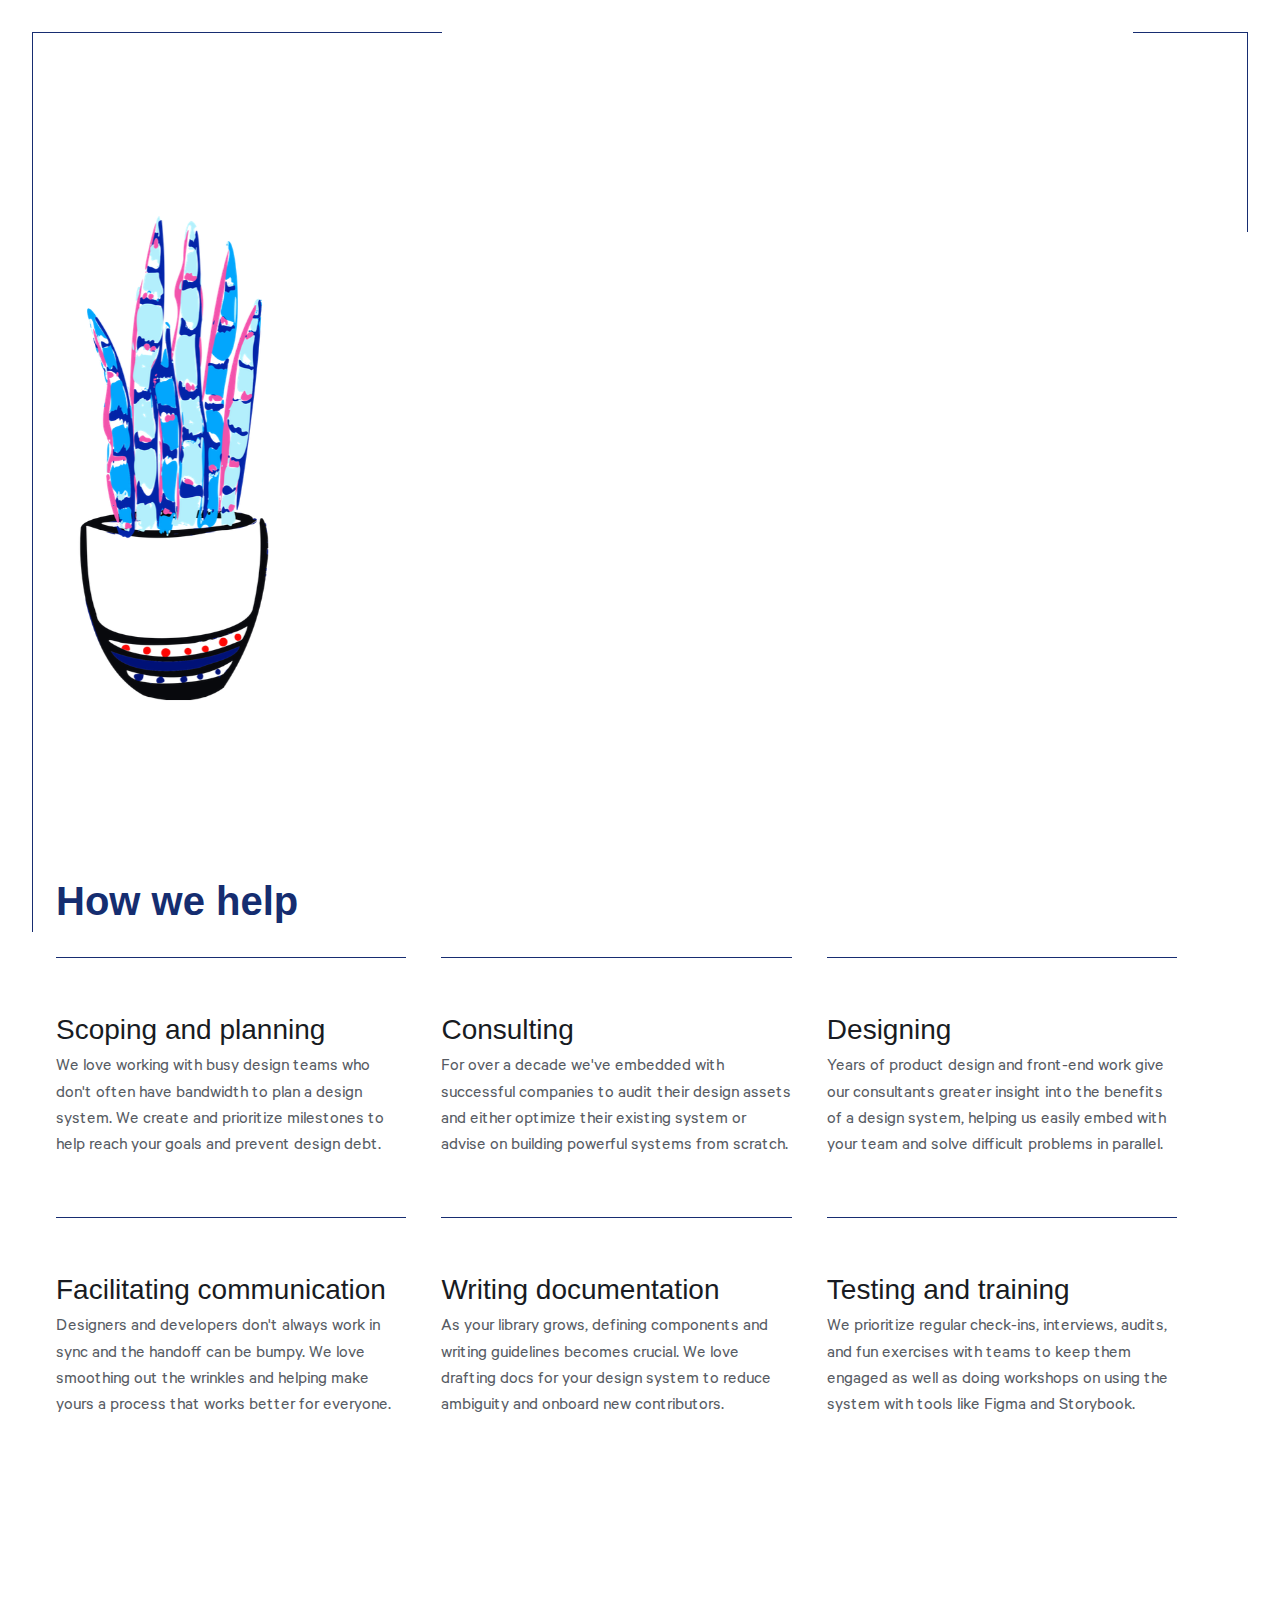
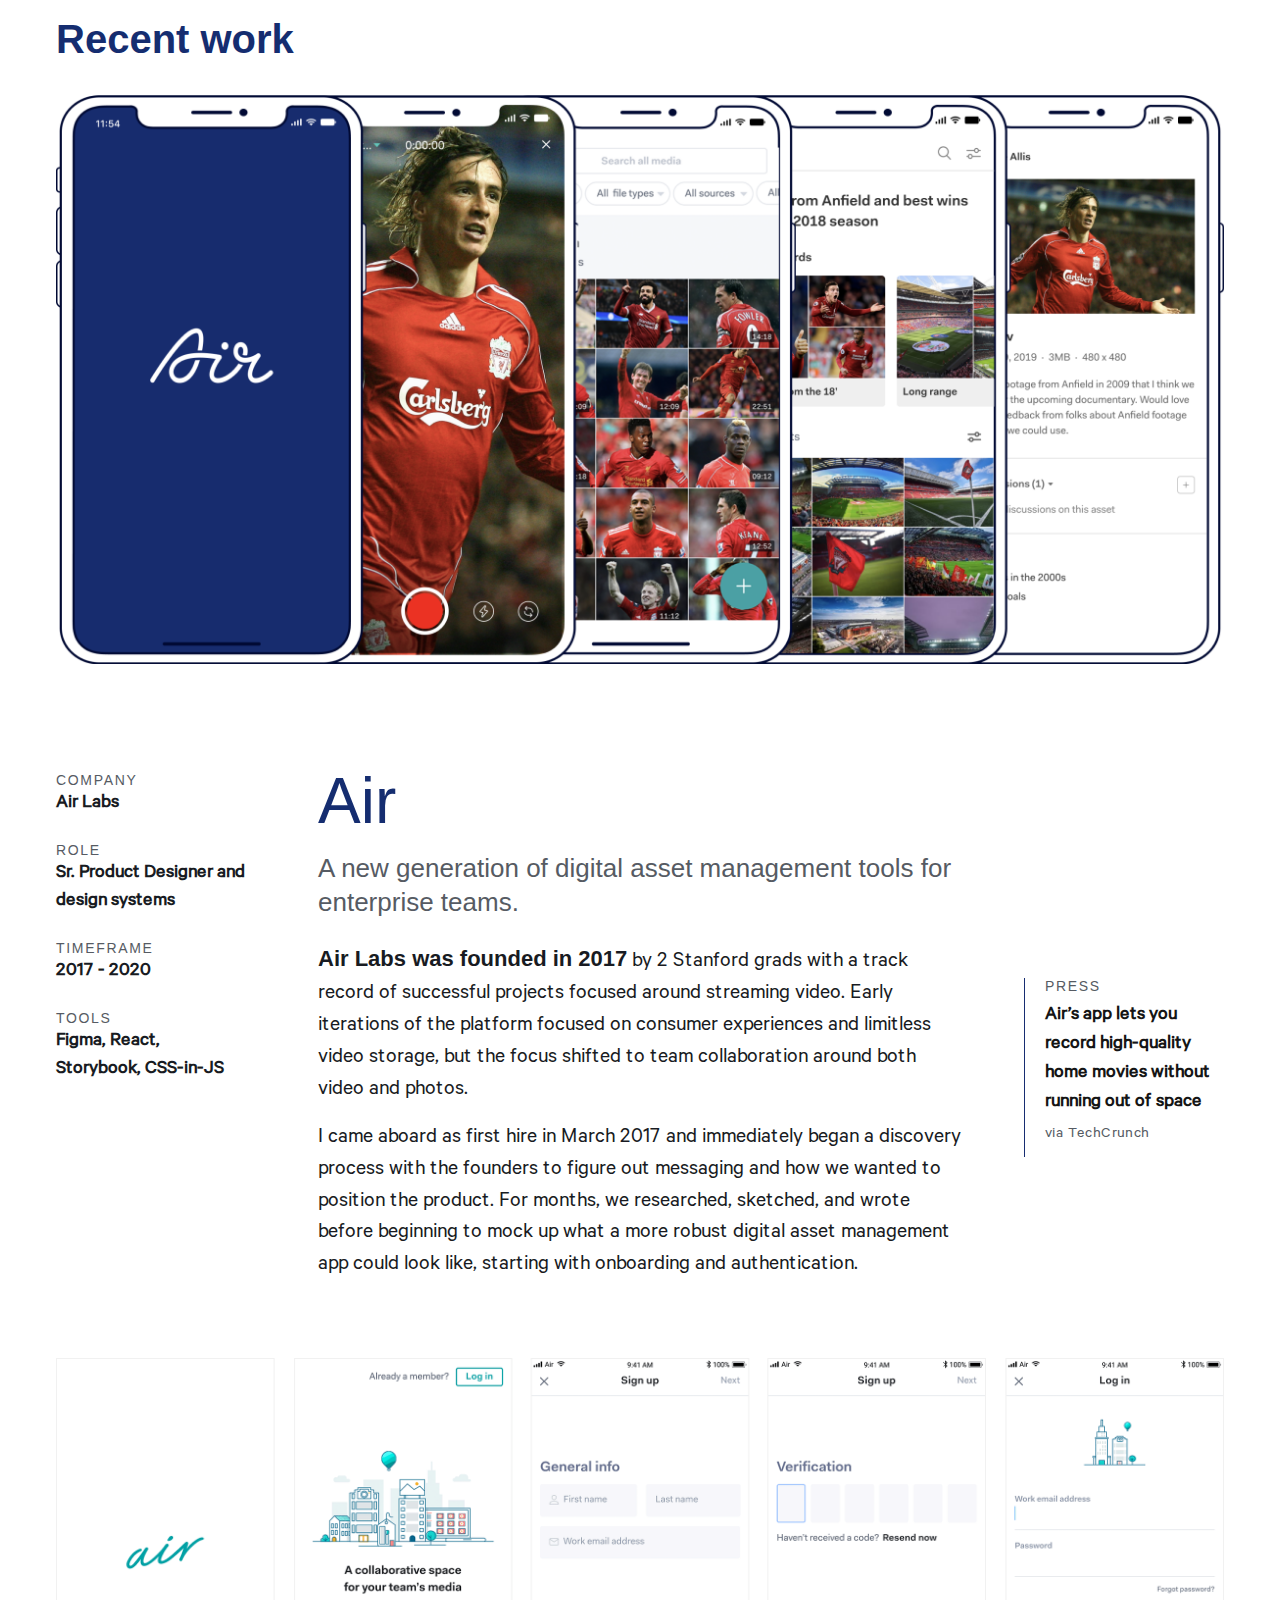
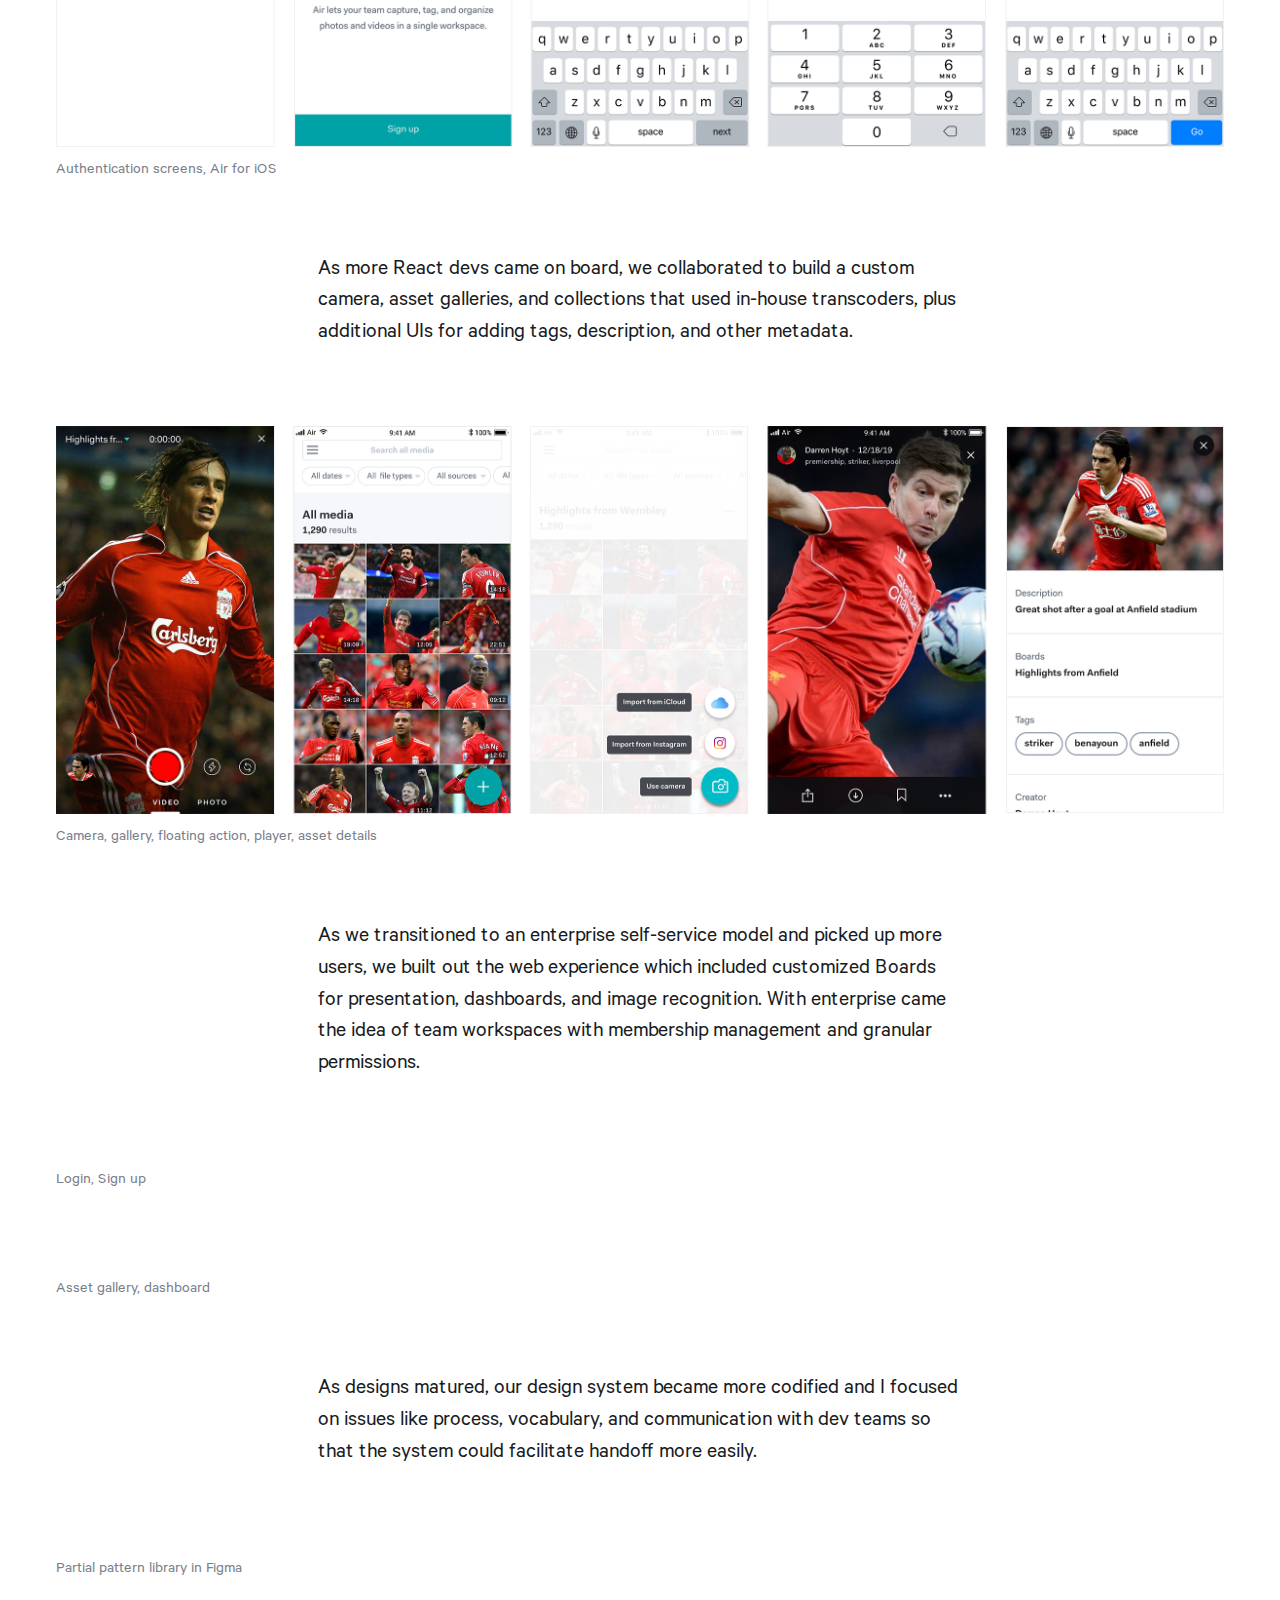
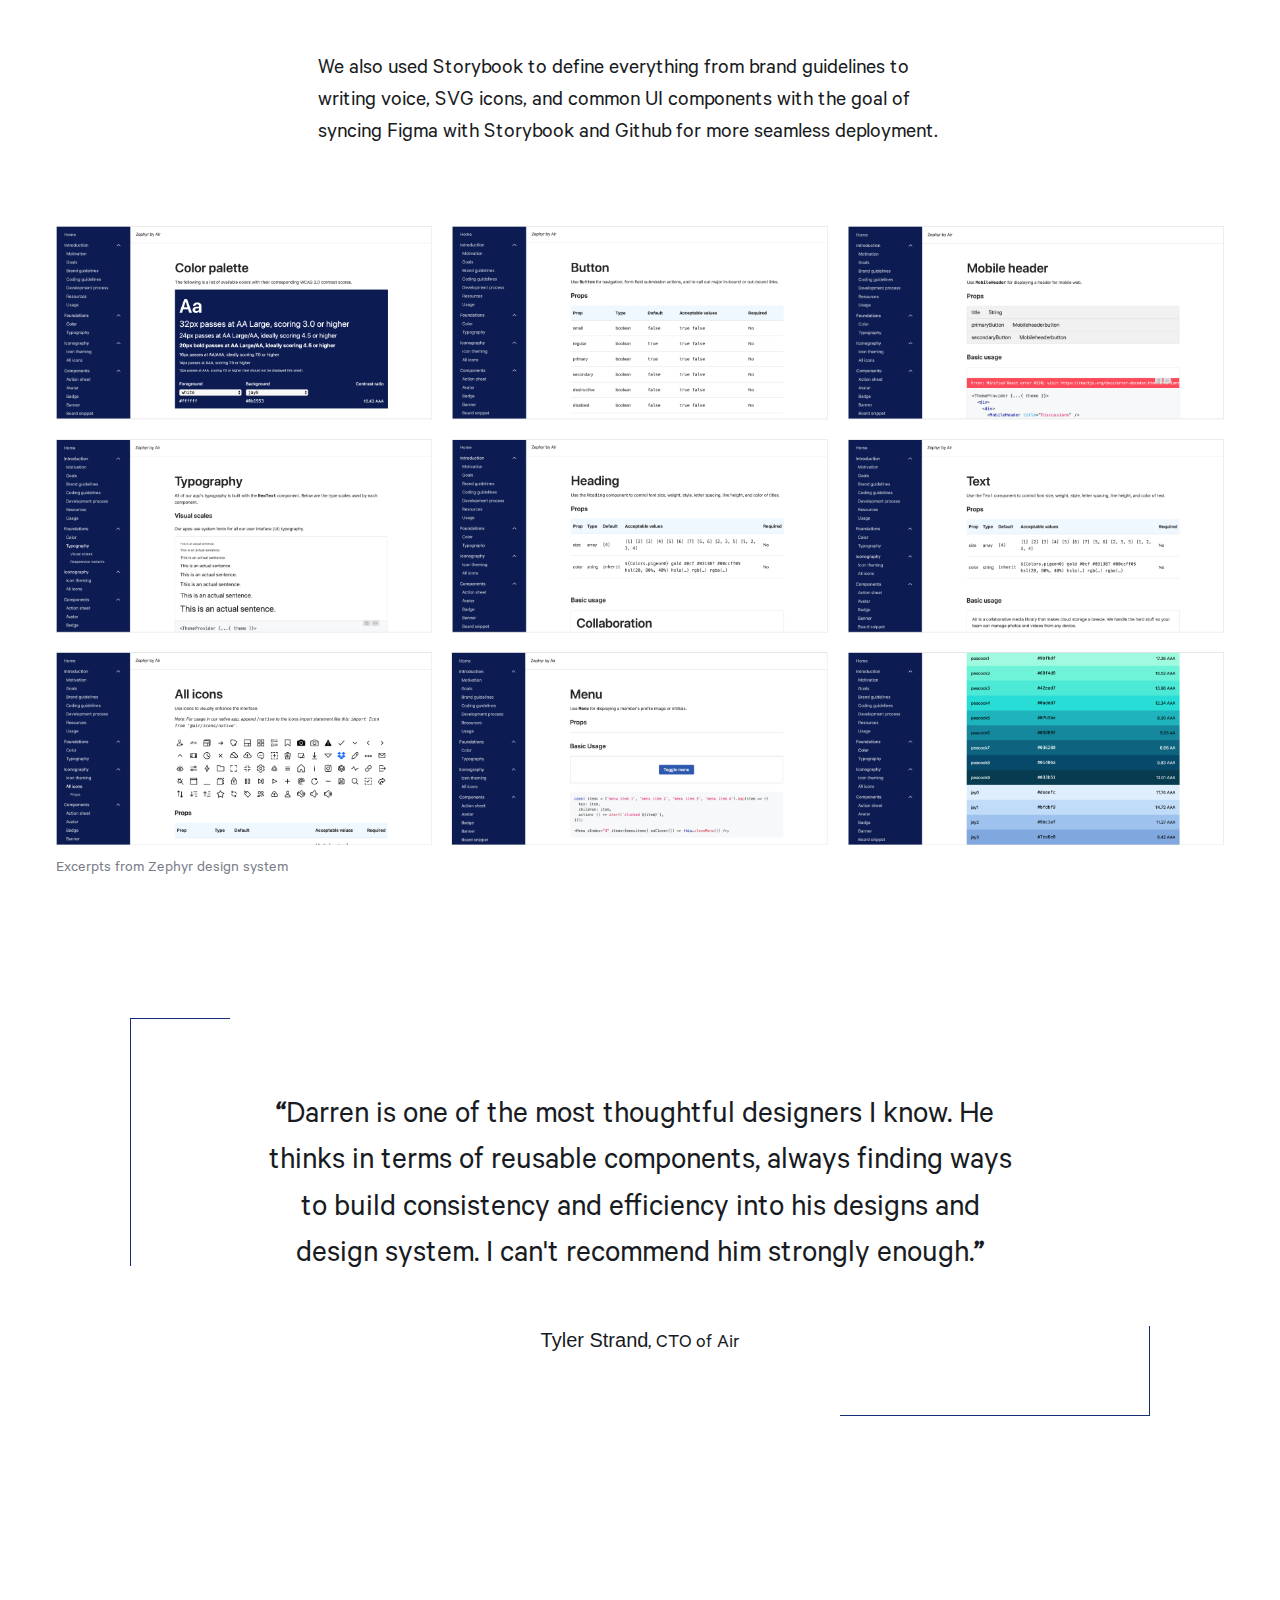
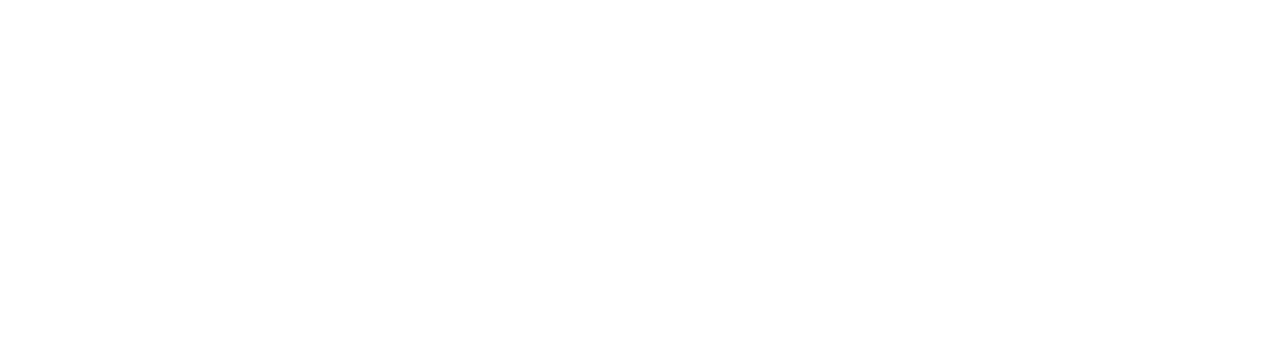
==== commit 3be1f227: "plant illo and responsive" ====
--- a/index.html
+++ b/index.html
@@ -45,10 +45,10 @@
 			<div class="row">
 				<div class="intro clearfix" id="about">
 					<div class="lead">
-						<img src="img/Plant-3.png" class="mast-img" />
+						<img src="img/Plant.png" class="mast-img" />
 					</div>	
 					<div class="text">
-						<h1>Systems built for scale</h1>
+						<h1>Design systems built to grow and scale</h1>
 						<div class="clarify">
 							<p><strong>Amelio</strong> is a New York-based consultancy with 10+ years experience specializing in product design and design systems. We work closely with developers to help shape and scale component libraries for maxiumum reusability, working with clients like Barnes &amp; Noble, Air, Zocdoc, and more.</p>
 						</div>
@@ -69,15 +69,15 @@
 					</div>
 					<div class="fourth block">
 						<h3>Facilitating communication</h3>
-						<p>Your designers and developers don't always work in sync and the handoff process can be bumpy. We love smoothing out the wrinkles in your process and making recommendations that help everyone work together.</p>
+						<p>Designers and developers don't always work in sync and the handoff can be bumpy. We love smoothing out the wrinkles and helping make yours a process that works better for everyone.</p>
 					</div>		
 					<div class="fifth block">
 						<h3>Writing documentation</h3>
-						<p>As your library grows, defining components and writing usage guidelines becomes crucial. We love drafting documentation for your design system to reduce ambiguity and help onboard new contributors.</p>
+						<p>As your library grows, defining components and writing guidelines becomes crucial. We love drafting docs for your design system to reduce ambiguity and onboard new contributors.</p>
 					</div>
 					<div class="sixth block">
 						<h3>Testing and training</h3>
-						<p>We prioritize regular check-ins, interviews, audits, and fun exercises with teams to keep them engaged as well as doing workshops on using the system with tools like Figma, Storybook, and Zeroheight.</p>
+						<p>We prioritize regular check-ins, interviews, audits, and fun exercises with teams to keep them engaged as well as doing workshops on using the system with tools like Figma and Storybook.</p>
 					</div>
 				</div>
 			</div><!--/row-->
--- a/css/masthead.css
+++ b/css/masthead.css
@@ -261,7 +261,7 @@
   }
 
   .mark,
-  nav, .mark-2, .turn, .sub, .quad {
+  nav, .mark-2, .turn {
     -webkit-transition: all 0.65s;
     -moz-transition: all 0.65s;
     -ms-transition: all 0.65s;
@@ -439,7 +439,9 @@
   }
 
   .text {
-    float:right;width:62%;padding-top:55px
+    float:right;
+    width:72%;
+    padding-top:55px
   }
 
 
@@ -447,19 +449,48 @@
     width:100%;
   }
 
-  @media screen and (max-width: 900px) { 
+  @media screen and (max-width: 768px) { 
     .mast-img {
-      width:300px;
-    }
-  }
+      width:80px !important;
+    }
+  }
+
+  @media screen and (max-width: 500px) { 
+    .mast-img {
+      display:none
+    }
+
+  }
+
+
 
   .lead {
-    float:left;width:33%
-  }
-
-  @media screen and (max-width: 900px) {
+    float:left;
+    width:20%;
+    margin-top:-90px
+  }
+
+  @media screen and (max-width: 768px) {
     .text, .lead {
       float:none;
       width:100%
     }
+  }
+
+  @media screen and (max-width: 1140px) {
+    .lead {
+      margin:0 !important;
+    }
+  }
+
+  @media screen and (max-width: 500px) { 
+    .text {
+     padding-top:0 !important;
+    }
+  }
+
+  @media screen and (max-width: 500px) { 
+    .sub.featured {
+     margin-top:0 !important;
+    }
   }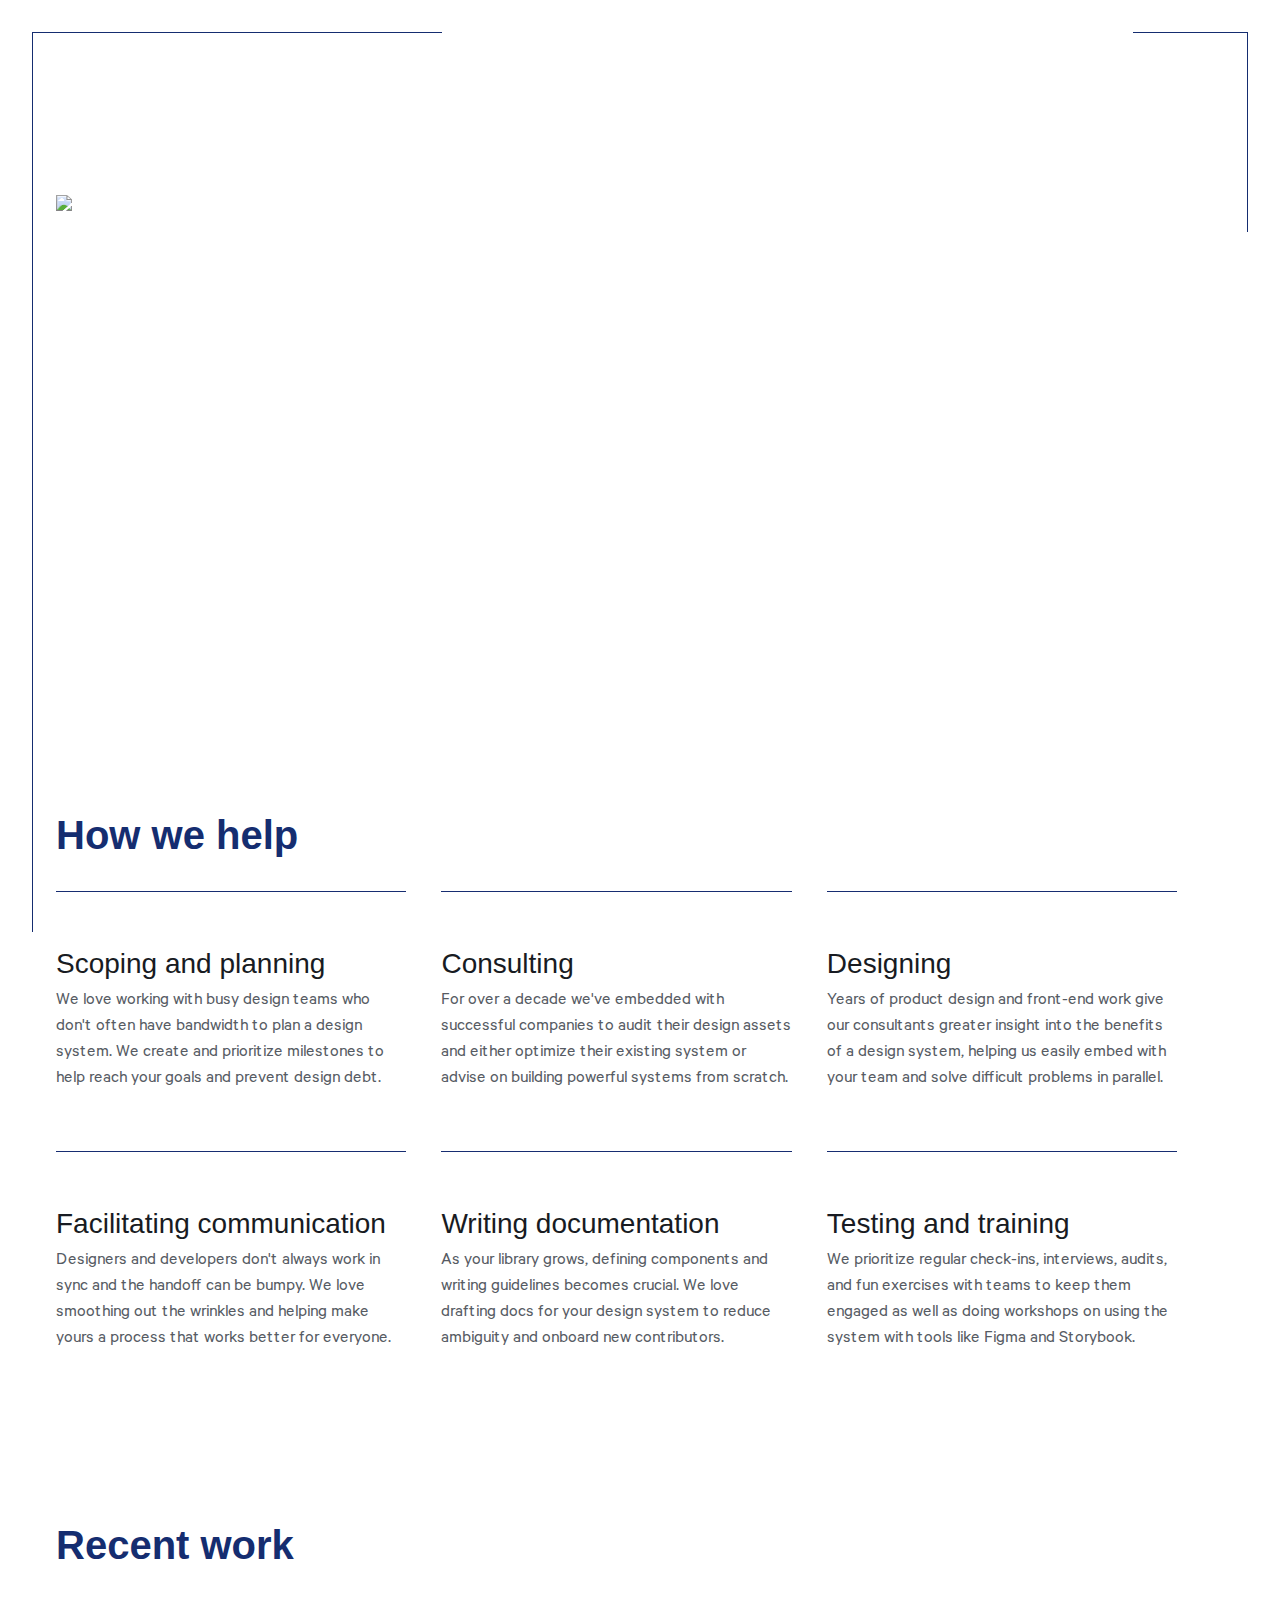
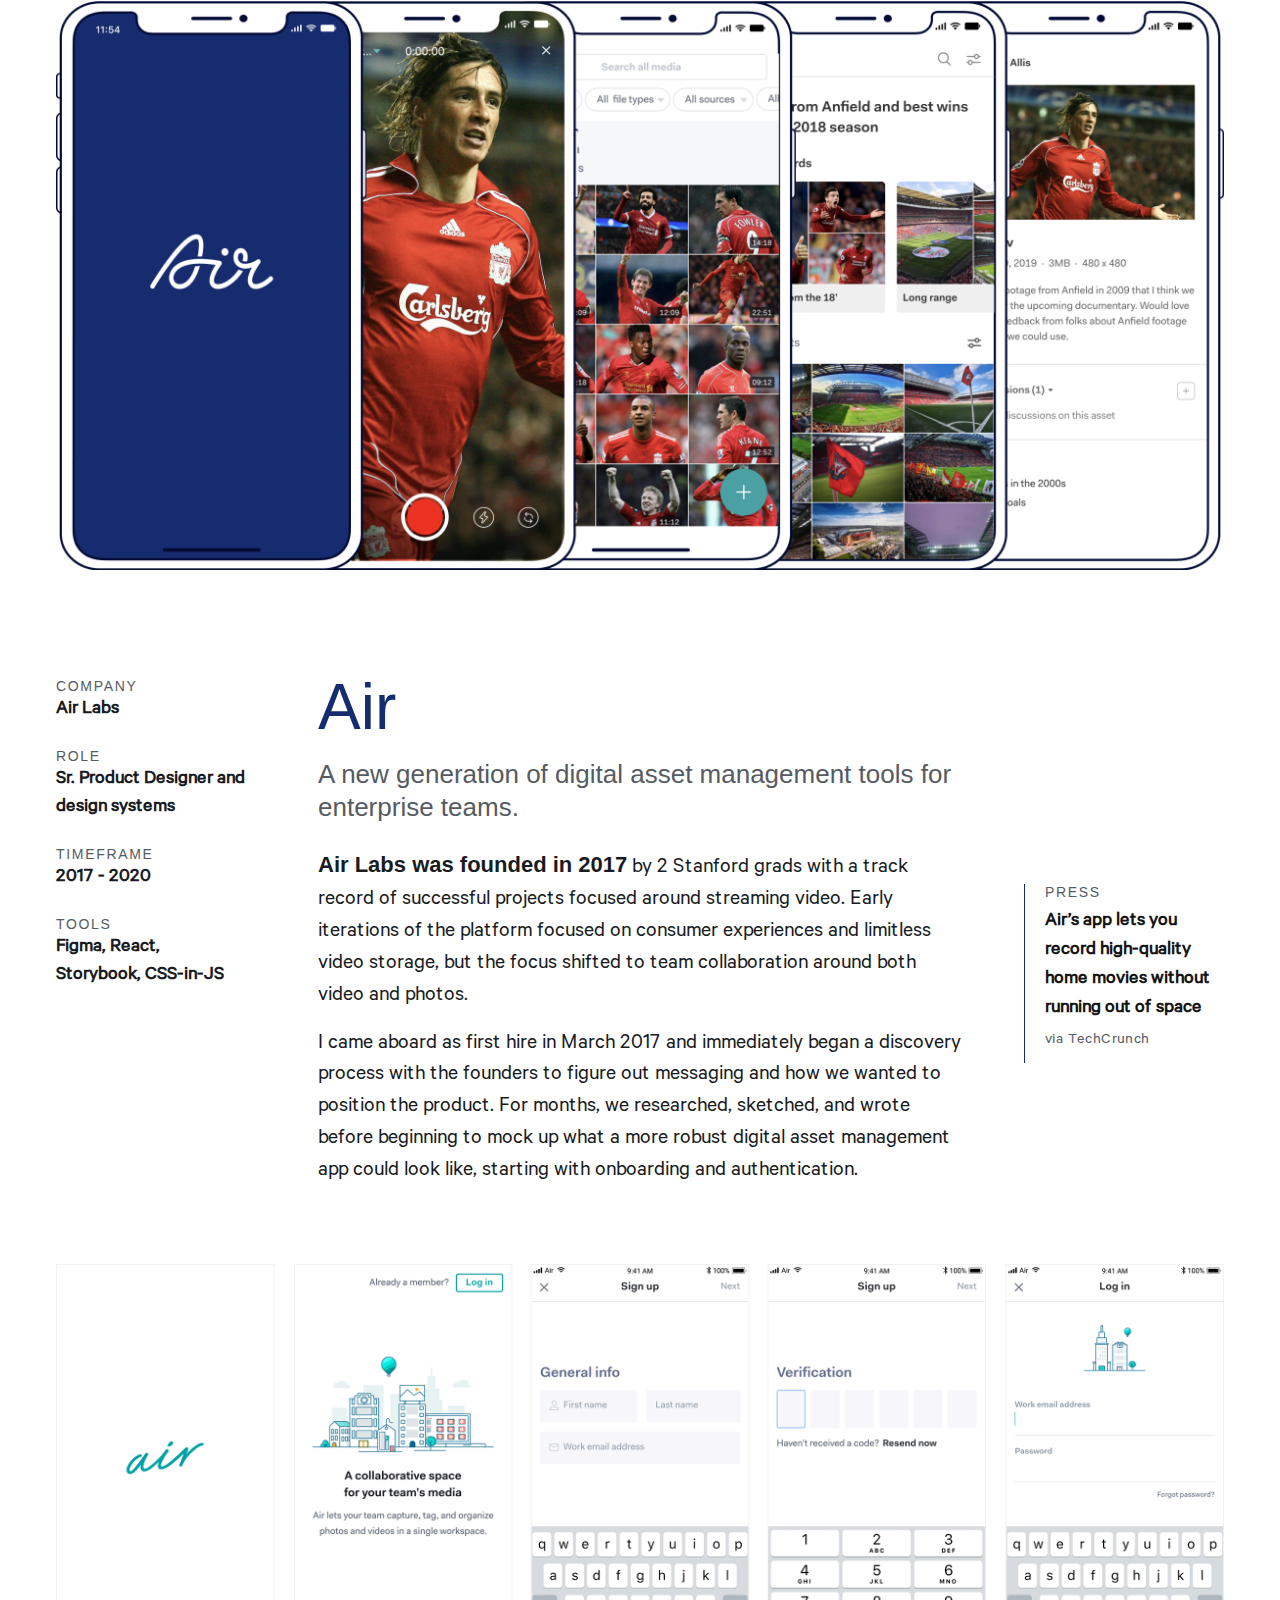
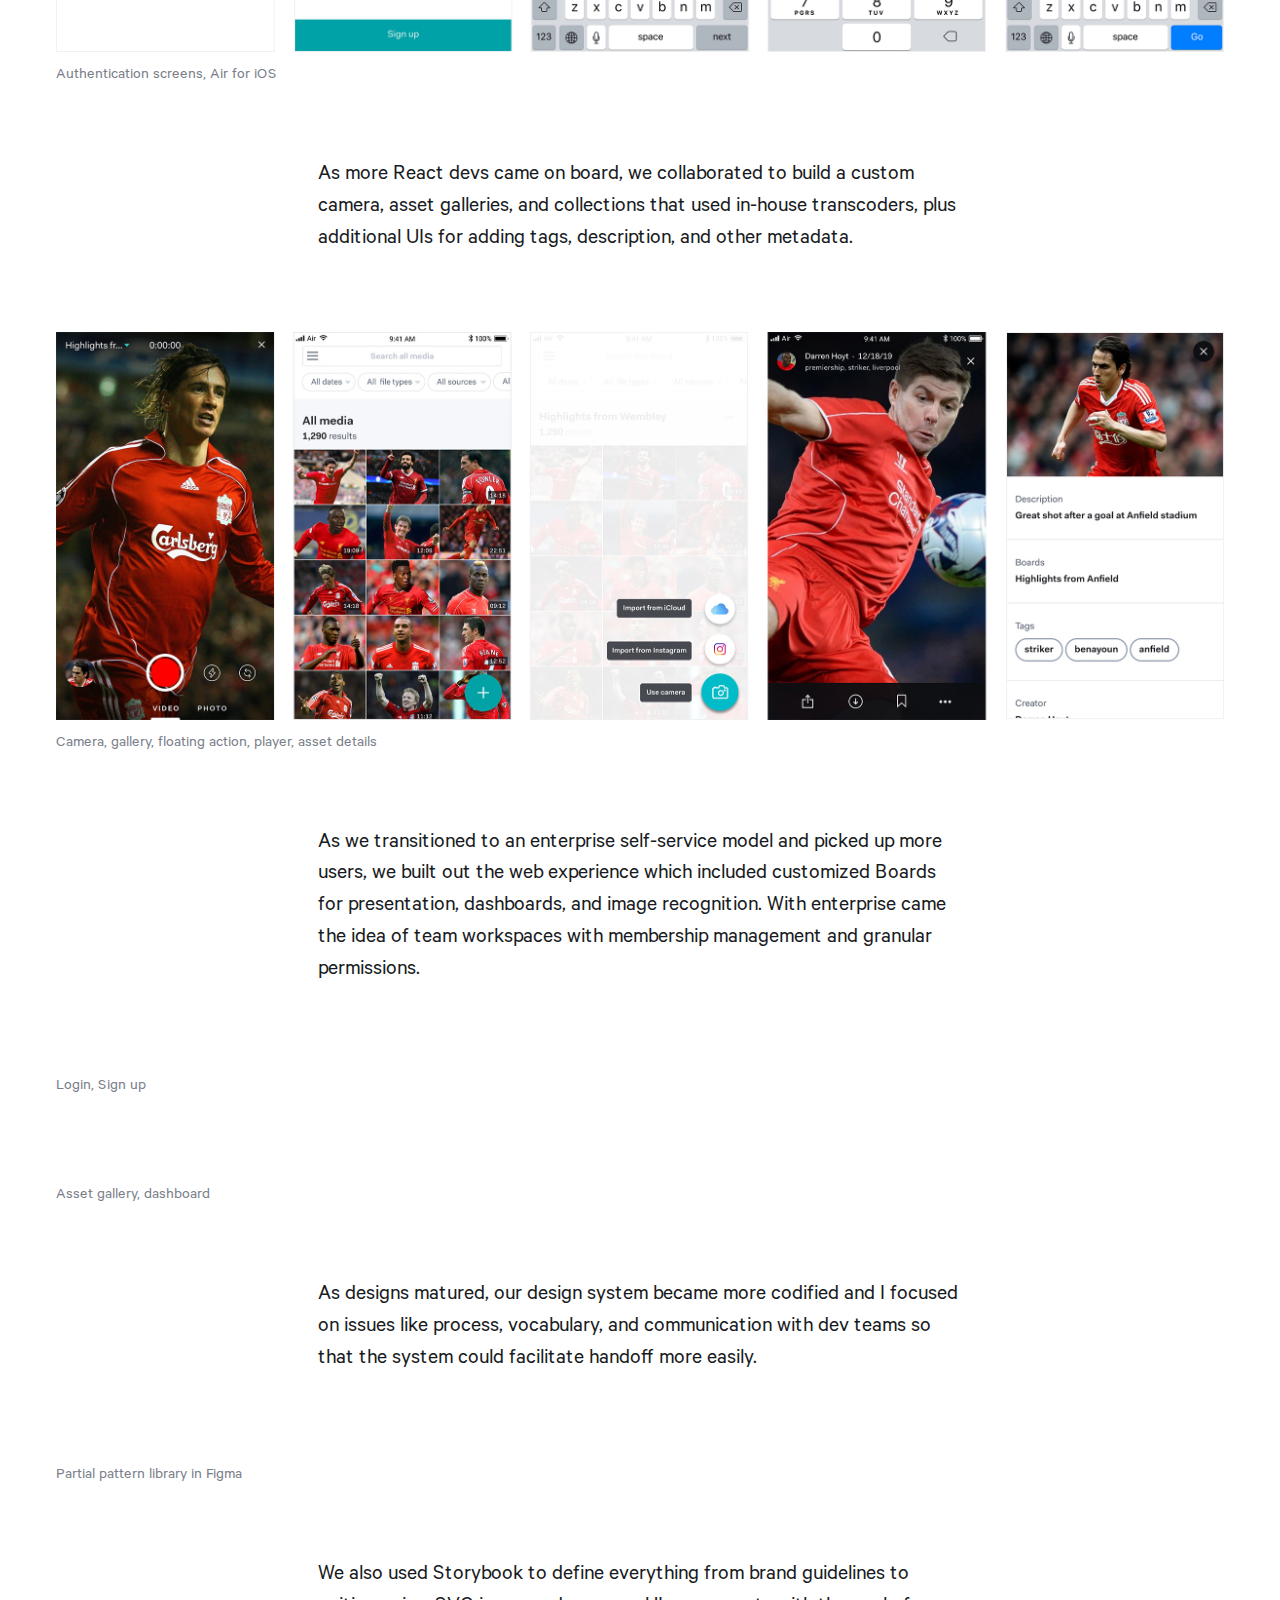
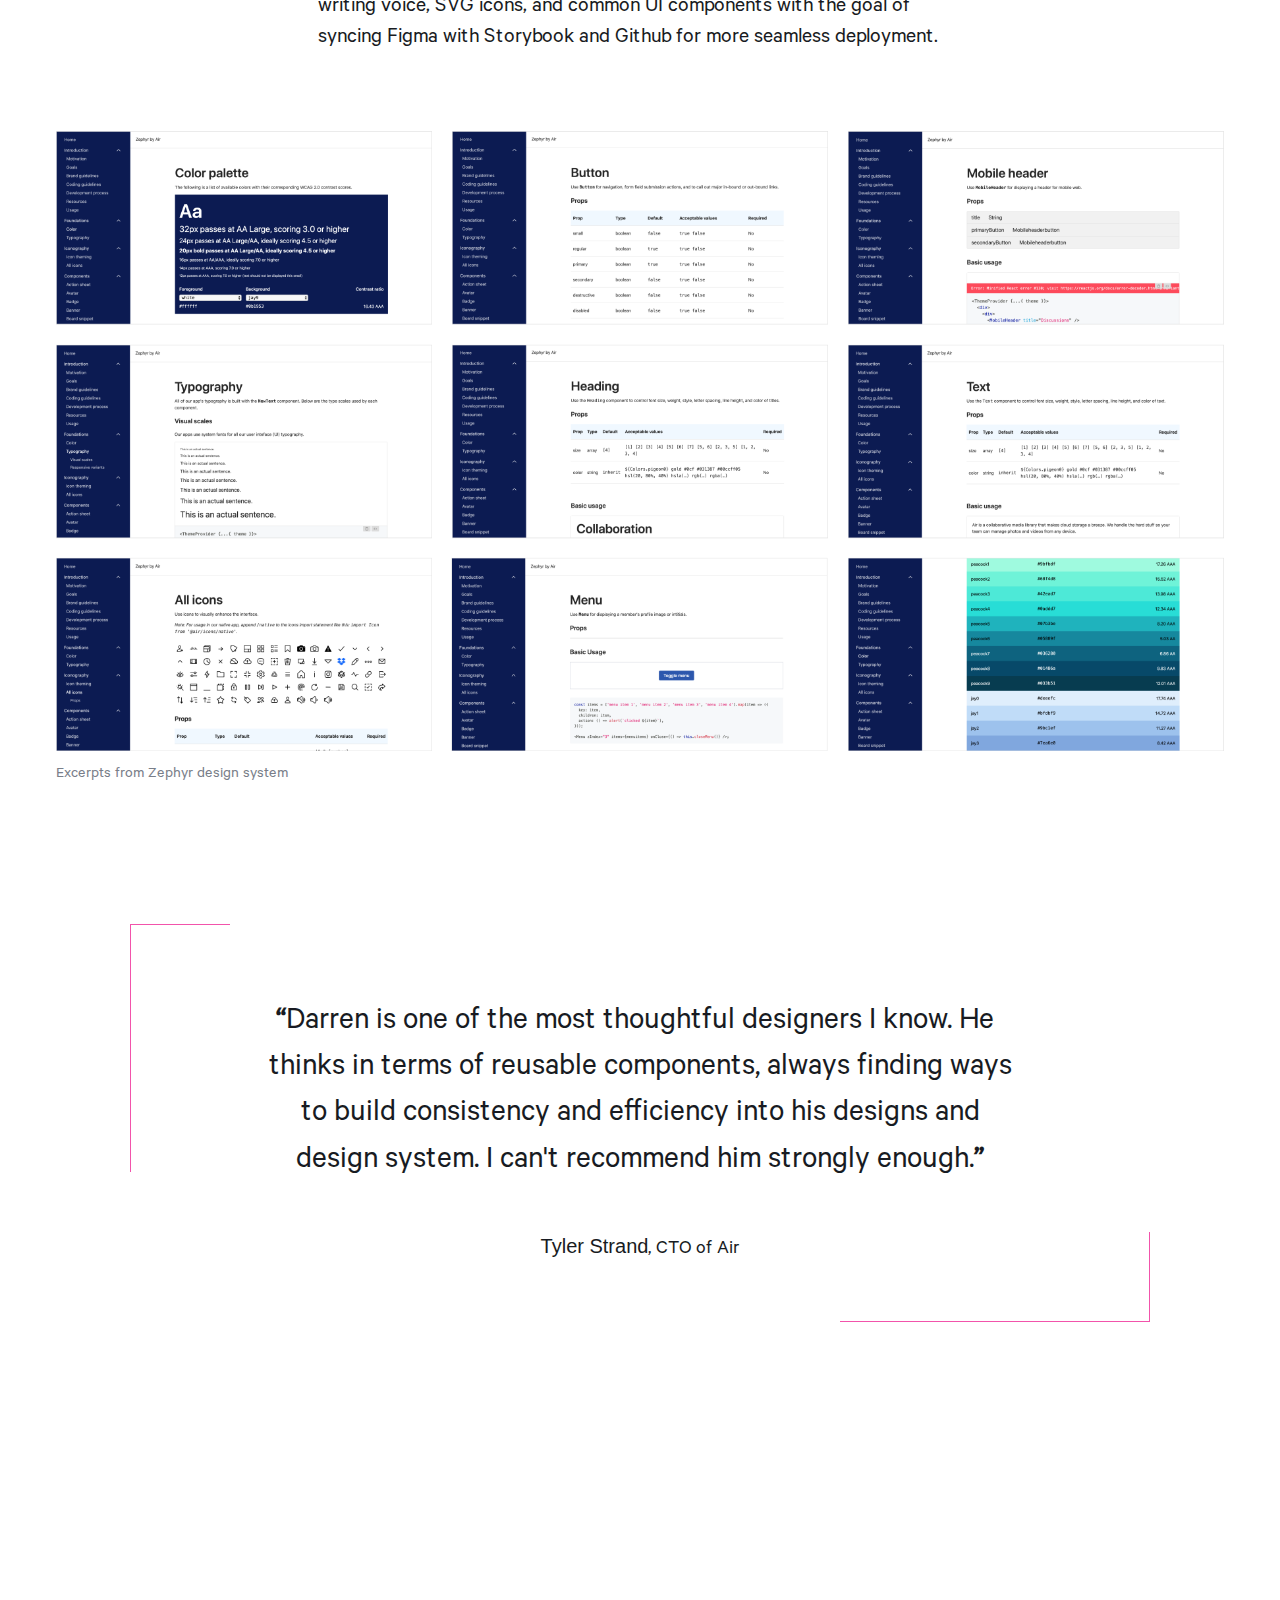
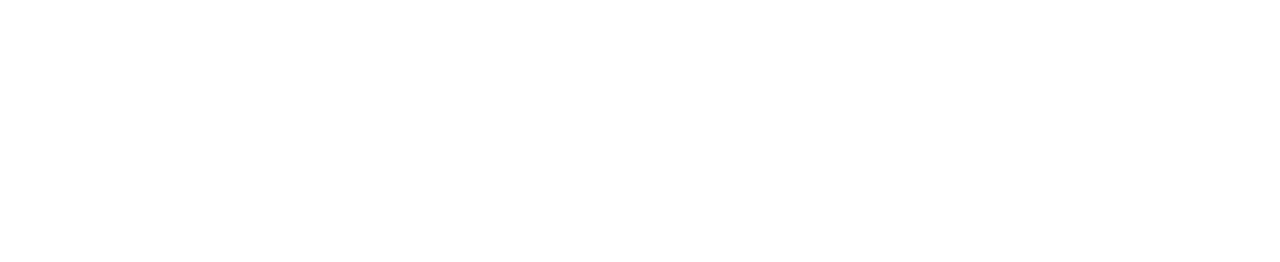
==== commit ae20e2e8: "adds open graph image" ====
--- a/index.html
+++ b/index.html
@@ -3,6 +3,8 @@
 <head>
 <meta http-equiv="Content-Type" content="text/html; charset=UTF-8" />
 <meta name="viewport" content="width=device-width, initial-scale=1.0">
+<meta property="og:title" content="Design systems and product design | Amelio Studio" />
+<meta property="og:image" content="http://ameliostudio.com/img/graph.svg" />
 <!-- Global site tag (gtag.js) - Google Analytics -->
 <script async src="https://www.googletagmanager.com/gtag/js?id=UA-2880007-1"></script>
 <script>
@@ -45,12 +47,12 @@
 			<div class="row">
 				<div class="intro clearfix" id="about">
 					<div class="lead">
-						<img src="img/Plant.png" class="mast-img" />
+						<img src="img/graph.svg" class="mast-img" />
 					</div>	
 					<div class="text">
-						<h1>Design systems built to grow and scale</h1>
+						<h1>Smart design systems built to scale</h1>
 						<div class="clarify">
-							<p><strong>Amelio</strong> is a New York-based consultancy with 10+ years experience specializing in product design and design systems. We work closely with developers to help shape and scale component libraries for maxiumum reusability, working with clients like Barnes &amp; Noble, Air, Zocdoc, and more.</p>
+							<p><strong>Amelio</strong> is a New York-based consultancy with 10+ years experience specializing in product design and design systems. We work closely with developers to help shape and scale component libraries for maxiumum reusability, working with clients like Barnes &amp; Noble, New York Cares, Air, Zocdoc, and more.</p>
 						</div>
 					</div>
 				</div><!--/intro-->
--- a/css/portfolio.css
+++ b/css/portfolio.css
@@ -259,7 +259,7 @@
 }
 
 .sub.featured {
-  margin: 100px 0 24px;
+  margin: 72px 0 24px;
 }
 
 @media screen and (max-width: 900px) {
@@ -330,11 +330,16 @@
   }
 }
 
+.frame-border {
+  background: #152D70;
+}
+
+
 .results .frame-border.frame-border-vert.left, .results .frame-border.frame-border-horiz.top, 
-.results .frame-border.frame-border-horiz.right-top,.results .frame-border.frame-border-vert.right, 
-.frame-border {
-  background: #172d71
-}
+.results .frame-border.frame-border-horiz.right-top,.results .frame-border.frame-border-vert.right {
+  background:#F253AB;
+}
+
 
 .results .frame-border.frame-border-vert.left {
   left: 0;
